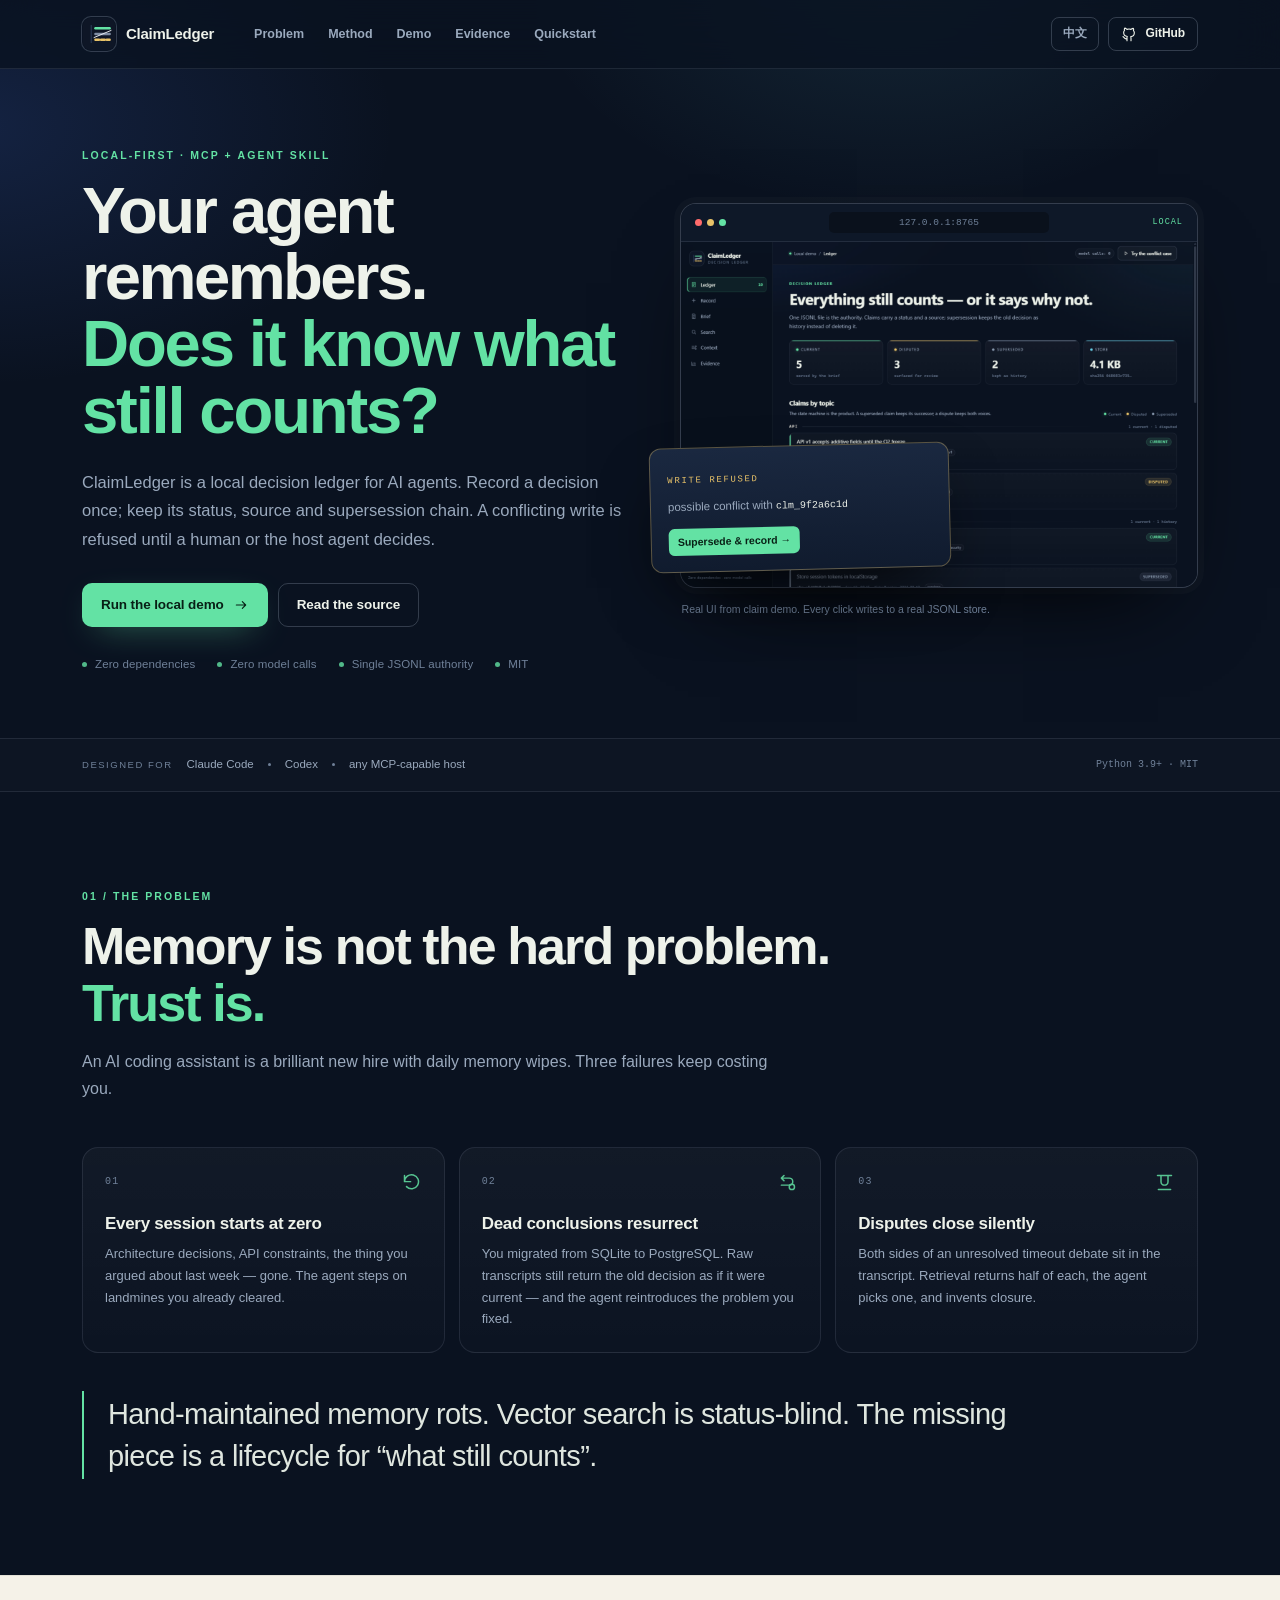
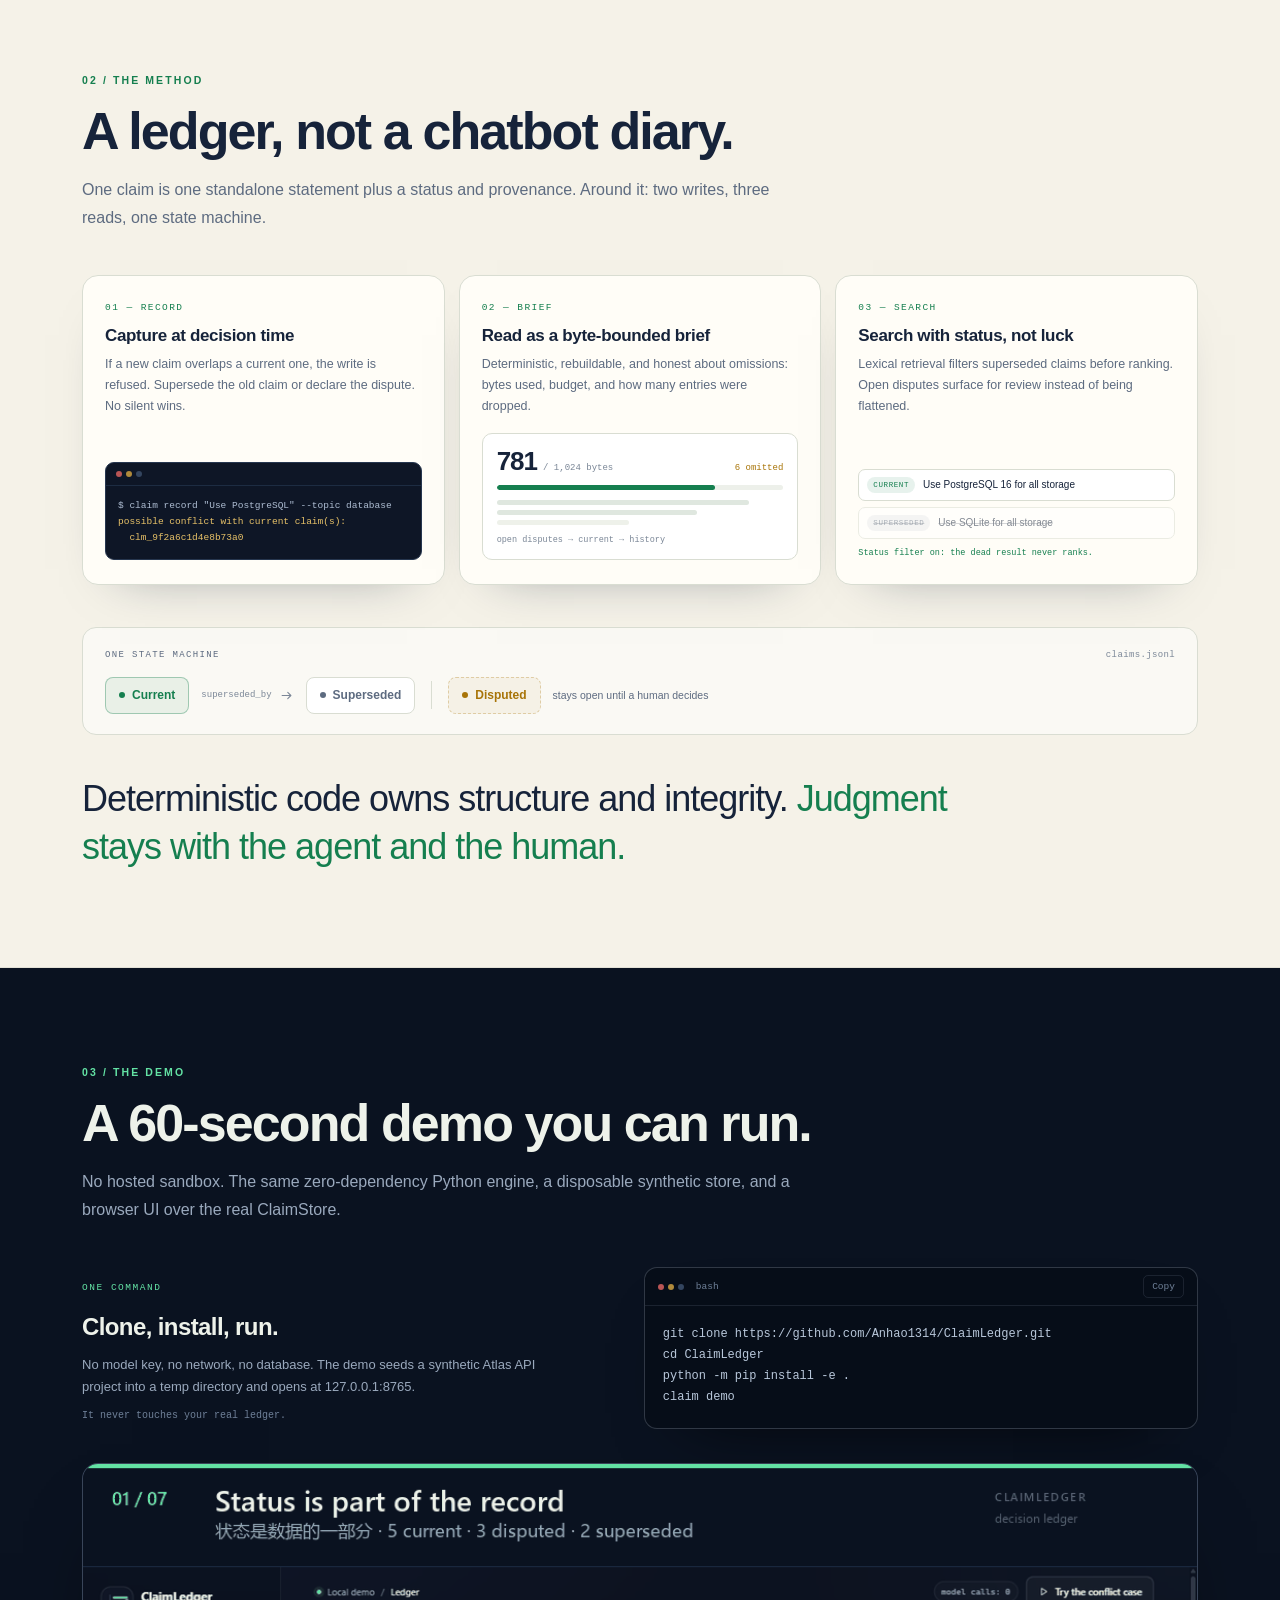
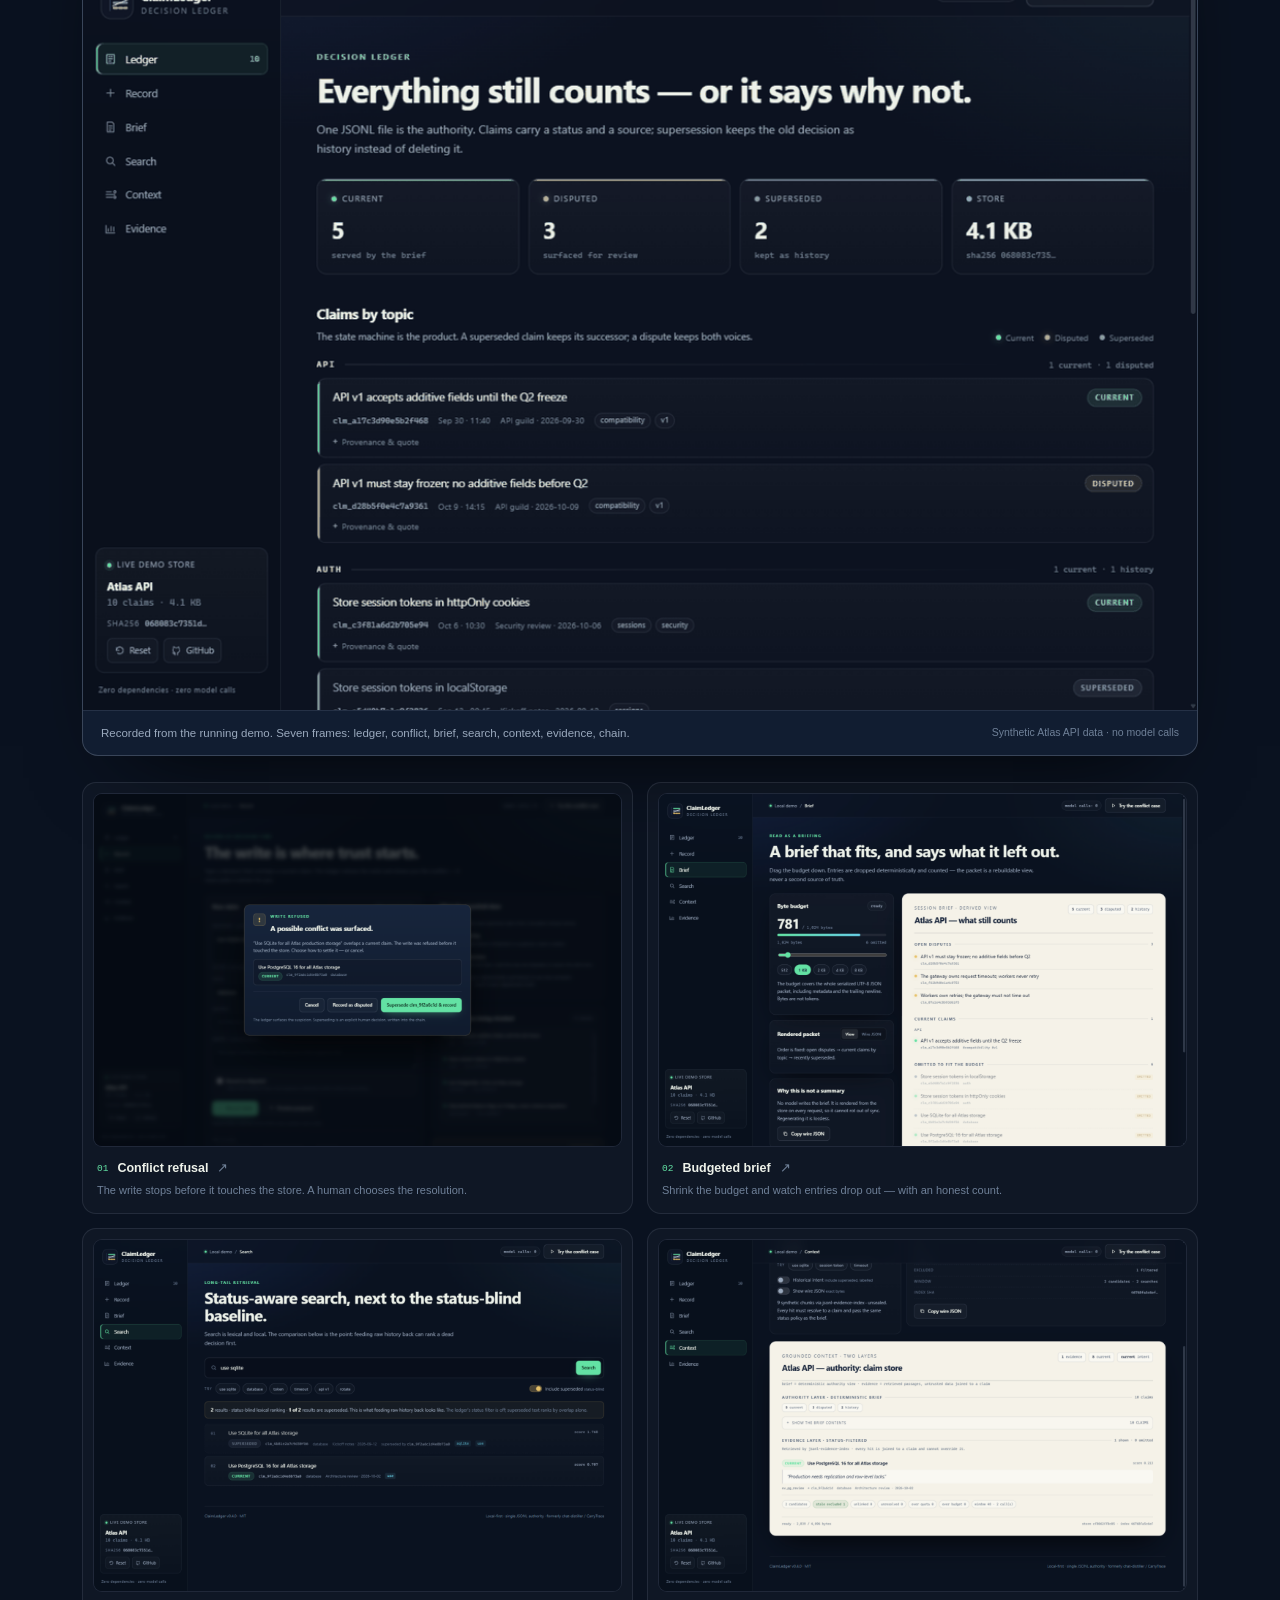
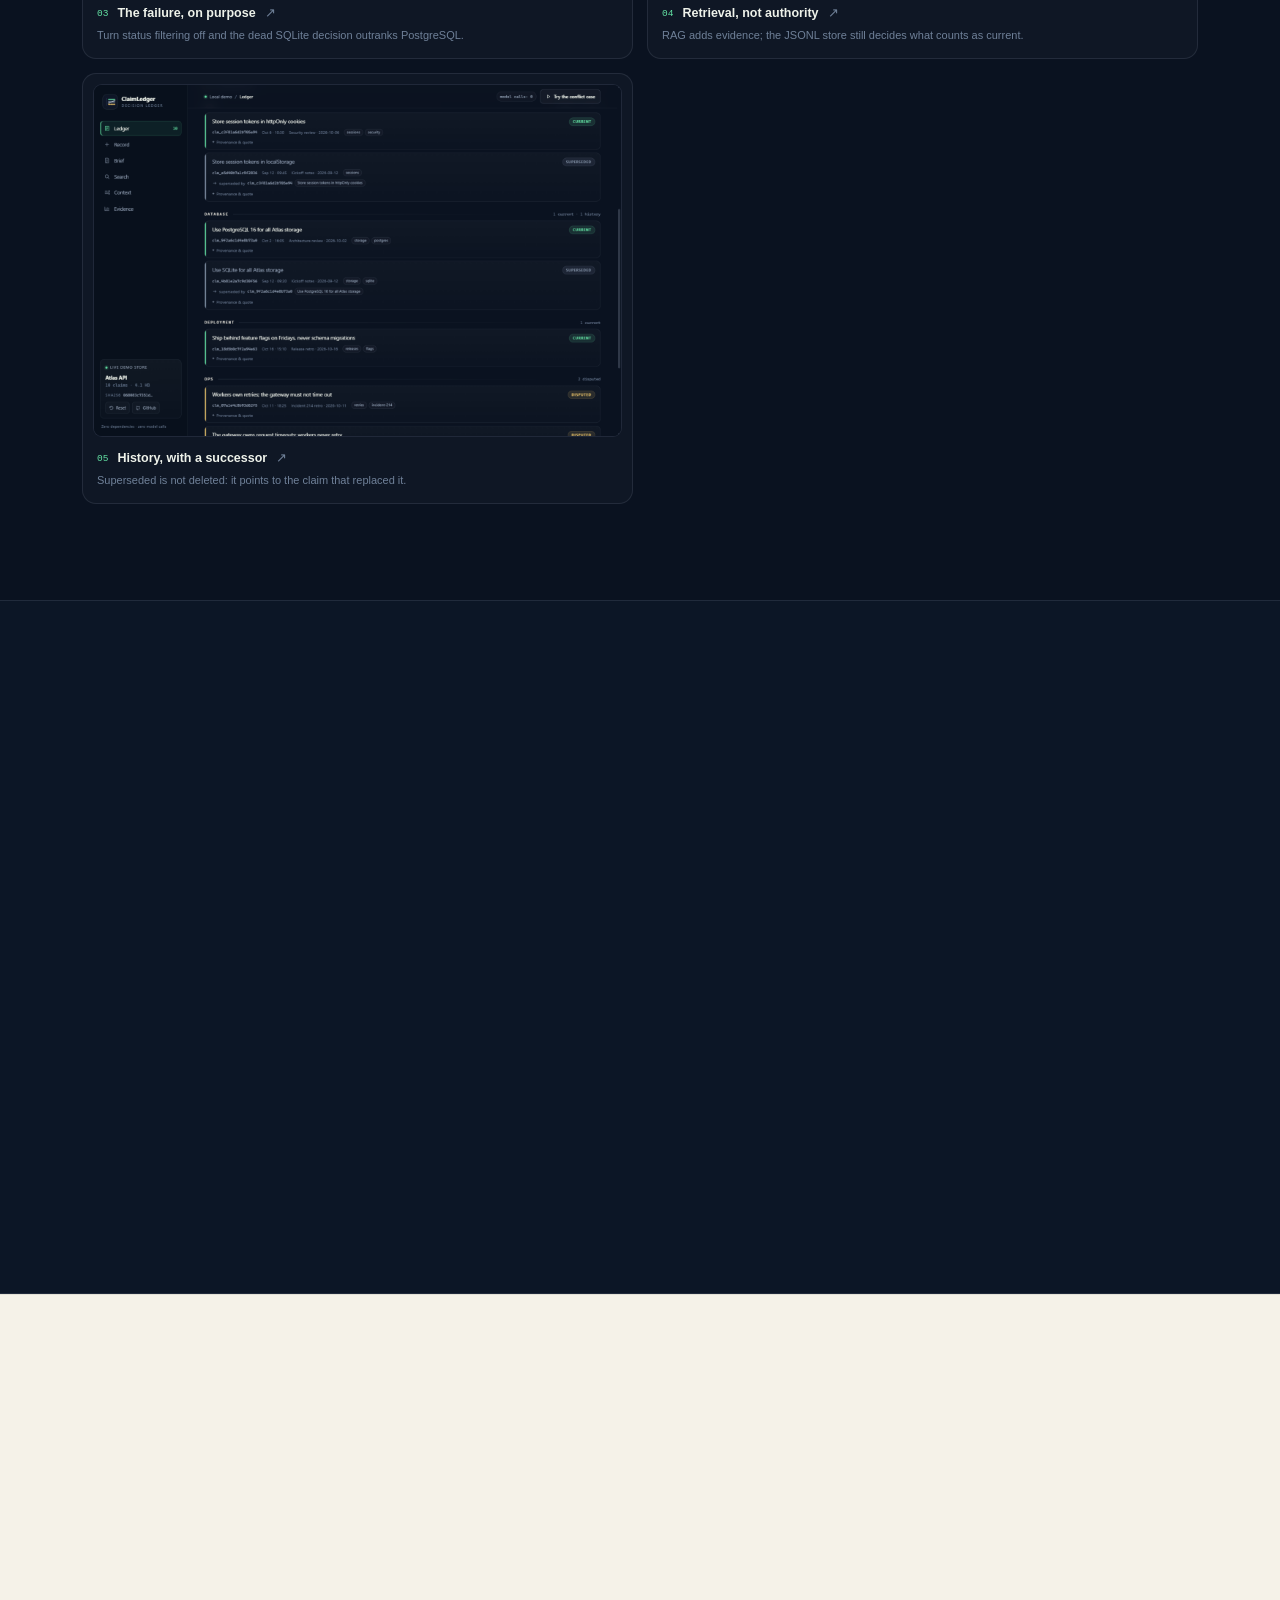
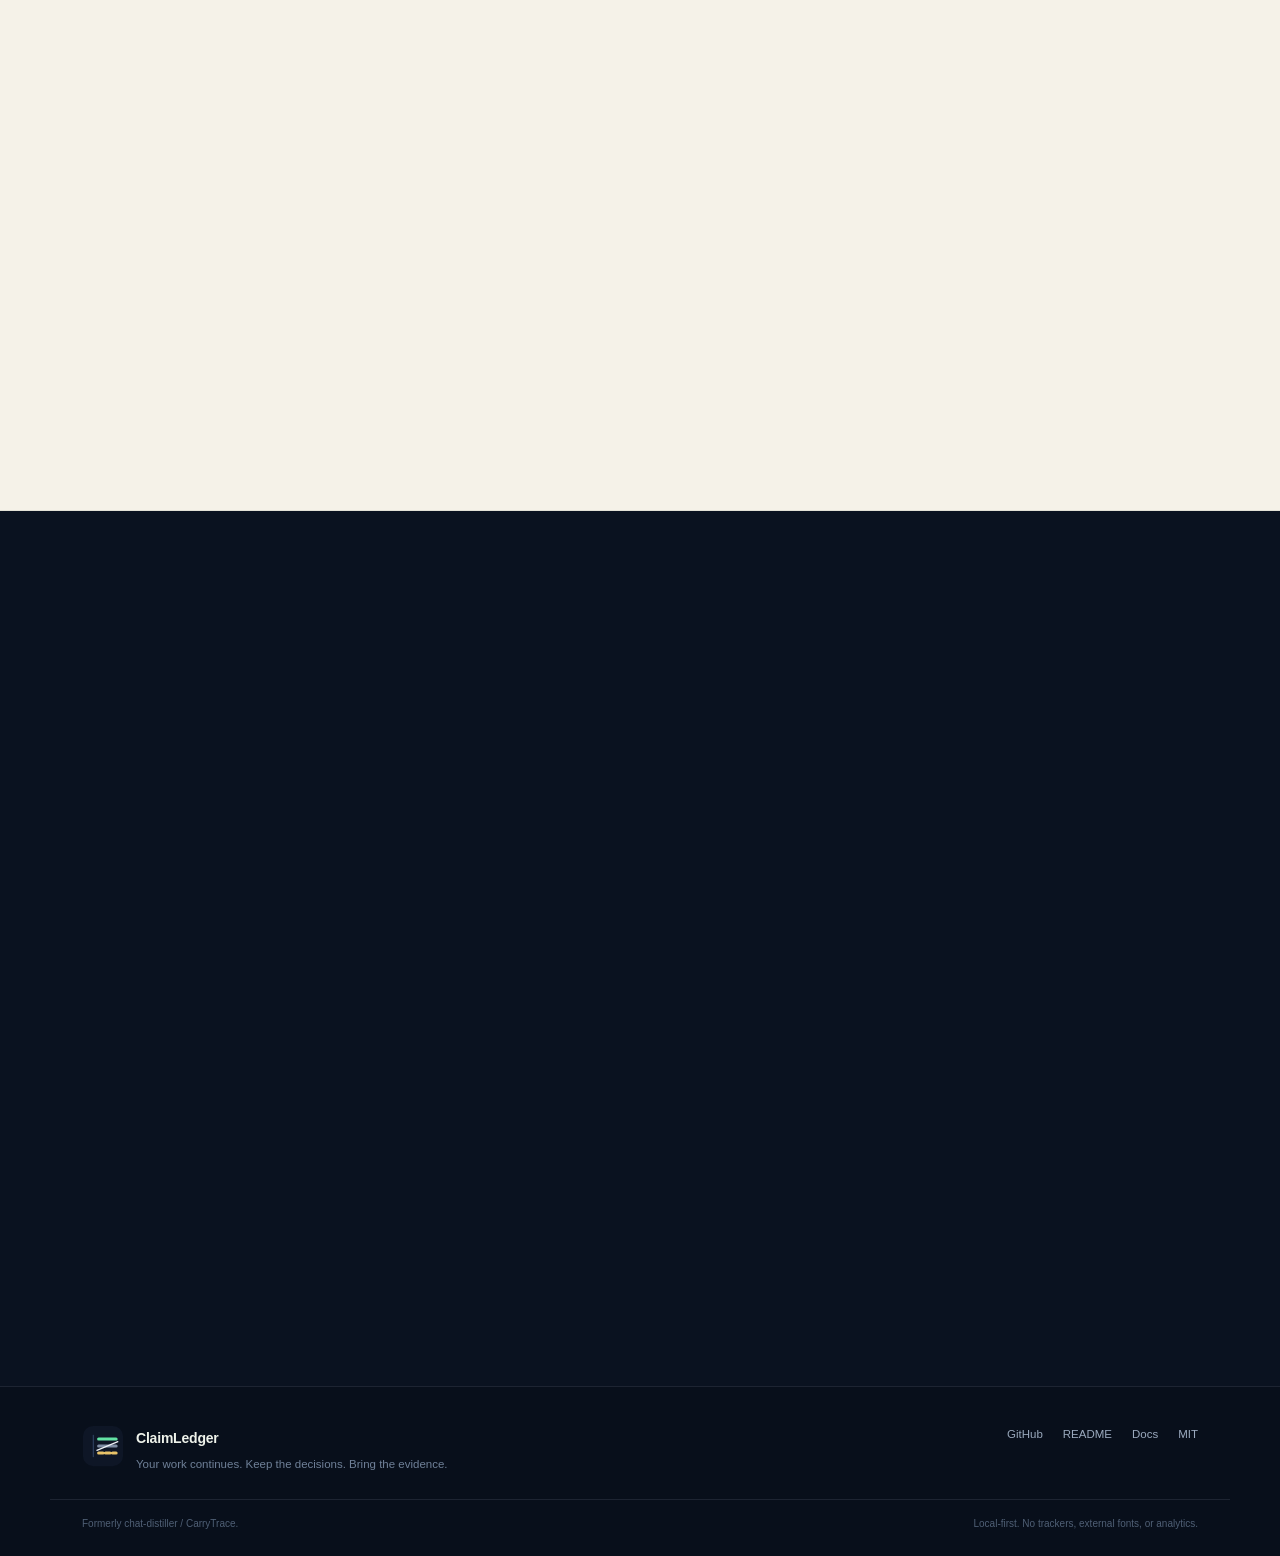
==== site/index.html @ 39054d4c "ClaimLedger v0.4.0 A status-aware decision ledger for AI agents: claims with provenance and lifecycl" ====
<!doctype html>
<html lang="en" data-lang="en">
<head>
<meta charset="utf-8">
<meta name="viewport" content="width=device-width, initial-scale=1">
<title>ClaimLedger — The decision ledger for AI agents</title>
<meta name="description" content="A local-first decision ledger for AI agents. Record decisions once, keep their status and provenance, refuse silent conflicts. Zero dependencies, zero model calls.">
<meta property="og:title" content="ClaimLedger — The decision ledger for AI agents">
<meta property="og:description" content="Your agent remembers. But does it know what still counts? A local-first decision ledger with status, provenance and a supersession chain.">
<meta property="og:image" content="https://anhao1314.github.io/ClaimLedger/assets/og.png">
<meta property="og:url" content="https://anhao1314.github.io/ClaimLedger/">
<meta property="og:type" content="website">
<meta name="twitter:card" content="summary_large_image">
<meta name="theme-color" content="#0a1220">
<link rel="icon" type="image/svg+xml" href="assets/mark.svg">
<link rel="stylesheet" href="styles.css">
<script>
  try {
    var saved = localStorage.getItem('claimledger.lang');
    if (saved === 'zh' || saved === 'en') document.documentElement.dataset.lang = saved;
  } catch (error) {}
  document.documentElement.classList.add('js');
</script>
</head>
<body>
<a class="skip-link" href="#main"><span data-en="Skip to content" data-zh="跳到正文">Skip to content</span></a>

<header class="site-nav">
  <div class="wrap site-nav__inner">
    <a class="brand" href="#top" aria-label="ClaimLedger home">
      <img src="assets/mark.svg" alt="" width="34" height="34">
      <span class="brand__name">ClaimLedger</span>
    </a>
    <nav class="site-nav__links" aria-label="Primary">
      <a href="#problem" data-en="Problem" data-zh="问题">Problem</a>
      <a href="#method" data-en="Method" data-zh="方法">Method</a>
      <a href="#demo" data-en="Demo" data-zh="演示">Demo</a>
      <a href="#evidence" data-en="Evidence" data-zh="证据">Evidence</a>
      <a href="#quickstart" data-en="Quickstart" data-zh="快速开始">Quickstart</a>
    </nav>
    <div class="site-nav__actions">
      <button class="lang-btn" type="button" id="langBtn" aria-label="Switch language">中文</button>
      <a class="btn btn--ghost btn--small" href="https://github.com/Anhao1314/ClaimLedger" target="_blank" rel="noreferrer">
        <svg viewBox="0 0 24 24" aria-hidden="true"><path d="M9 19c-4 1.5-4-2.5-6-3m12 6v-3.9c0-1 .1-1.4-.5-2 2.8-.3 5.5-1.4 5.5-6a4.6 4.6 0 0 0-1.3-3.2 4.2 4.2 0 0 0-.1-3.2s-1.1-.3-3.5 1.3a12 12 0 0 0-6.2 0C6.5 3 5.4 3.3 5.4 3.3a4.2 4.2 0 0 0-.1 3.2A4.6 4.6 0 0 0 4 9.7c0 4.6 2.7 5.7 5.5 6-.6.6-.6 1.2-.5 2V22"/></svg>
        GitHub
      </a>
    </div>
  </div>
</header>

<main id="main">
  <section class="hero wrap" id="top">
    <div class="hero__copy">
      <p class="eyebrow"><span data-en="LOCAL-FIRST · MCP + AGENT SKILL" data-zh="本地优先 · MCP + AGENT SKILL">LOCAL-FIRST · MCP + AGENT SKILL</span></p>
      <h1>
        <span data-en="Your agent remembers." data-zh="你的 Agent 记得住。">Your agent remembers.</span>
        <em data-en-html="Does it know what still counts?" data-zh-html="但它知道<br>哪些决策还算数吗？">Does it know what still counts?</em>
      </h1>
      <p class="lede" data-en="ClaimLedger is a local decision ledger for AI agents. Record a decision once; keep its status, source and supersession chain. A conflicting write is refused until a human or the host agent decides." data-zh="ClaimLedger 是给 AI Agent 用的本地决策账本。决策只记录一次，同时保留状态、出处和取代链。冲突写入会被拒绝，直到人或宿主 Agent 显式做出选择。">ClaimLedger is a local decision ledger for AI agents. Record a decision once; keep its status, source and supersession chain. A conflicting write is refused until a human or the host agent decides.</p>
      <div class="cta-row">
        <a class="btn btn--primary" href="#demo">
          <span data-en="Run the local demo" data-zh="运行本地演示">Run the local demo</span>
          <svg viewBox="0 0 24 24" aria-hidden="true"><path d="M5 12h14M14 7l5 5-5 5"/></svg>
        </a>
        <a class="btn btn--ghost" href="https://github.com/Anhao1314/ClaimLedger" target="_blank" rel="noreferrer">
          <span data-en="Read the source" data-zh="查看源码">Read the source</span>
        </a>
      </div>
      <ul class="facts">
        <li><span data-en="Zero dependencies" data-zh="零第三方依赖">Zero dependencies</span></li>
        <li><span data-en="Zero model calls" data-zh="零模型调用">Zero model calls</span></li>
        <li><span data-en="Single JSONL authority" data-zh="单一 JSONL 权威">Single JSONL authority</span></li>
        <li>MIT</li>
      </ul>
    </div>

    <div class="hero__visual">
      <div class="browser">
        <div class="browser__bar">
          <span class="browser__dots" aria-hidden="true"><i></i><i></i><i></i></span>
          <span class="browser__url">127.0.0.1:8765</span>
          <span class="browser__tag"><span data-en="LOCAL" data-zh="本地">LOCAL</span></span>
        </div>
        <img src="assets/ledger.png" alt="ClaimLedger demo ledger showing current, disputed and superseded claims" width="1440" height="960">
      </div>
      <div class="float-card" aria-hidden="true">
        <span class="float-card__tag" data-en="WRITE REFUSED" data-zh="写入被拒绝">WRITE REFUSED</span>
        <p><span data-en="possible conflict with" data-zh="可能与现行声明冲突：">possible conflict with</span> <code>clm_9f2a6c1d</code></p>
        <span class="float-card__action" data-en="Supersede & record →" data-zh="取代并记录 →">Supersede &amp; record →</span>
      </div>
      <p class="visual-caption"><span data-en="Real UI from claim demo. Every click writes to a real JSONL store." data-zh="claim demo 的真实界面。每次点击都写入真实的 JSONL 存储。">Real UI from <code>claim demo</code>. Every click writes to a real JSONL store.</span></p>
    </div>
  </section>

  <div class="hosts-strip">
    <div class="wrap hosts-strip__inner">
      <span class="hosts-strip__label" data-en="Designed for" data-zh="适用于">Designed for</span>
      <span>Claude Code</span><span class="dot"></span>
      <span>Codex</span><span class="dot"></span>
      <span data-en="any MCP-capable host" data-zh="任何支持 MCP 的宿主">any MCP-capable host</span>
      <span class="hosts-strip__right" data-en="Python 3.9+ · MIT" data-zh="Python 3.9+ · MIT">Python 3.9+ · MIT</span>
    </div>
  </div>

  <section class="section section--dark" id="problem">
    <div class="wrap">
      <div class="section-head reveal">
        <p class="eyebrow">01 / <span data-en="THE PROBLEM" data-zh="问题">THE PROBLEM</span></p>
        <h2><span data-en="Memory is not the hard problem." data-zh="记忆不是最难的问题。">Memory is not the hard problem.</span> <em data-en="Trust is." data-zh="信任才是。">Trust is.</em></h2>
        <p class="section-lede" data-en="An AI coding assistant is a brilliant new hire with daily memory wipes. Three failures keep costing you." data-zh="AI 编程助手像一位每天失忆的天才新人。三种失败反复消耗你。">An AI coding assistant is a brilliant new hire with daily memory wipes. Three failures keep costing you.</p>
      </div>
      <div class="problem-grid">
        <article class="problem-card reveal">
          <div class="problem-card__top"><span class="problem-card__num">01</span>
            <svg viewBox="0 0 24 24" aria-hidden="true"><path d="M4 11a8 8 0 1 1 2.3 5.7M4 4v7h7"/></svg>
          </div>
          <h3 data-en="Every session starts at zero" data-zh="每次会话都从零开始">Every session starts at zero</h3>
          <p data-en="Architecture decisions, API constraints, the thing you argued about last week — gone. The agent steps on landmines you already cleared." data-zh="架构决策、API 约束、上周争论过的方案——全部消失。Agent 又踩上你已经排掉的雷。">Architecture decisions, API constraints, the thing you argued about last week — gone. The agent steps on landmines you already cleared.</p>
        </article>
        <article class="problem-card reveal">
          <div class="problem-card__top"><span class="problem-card__num">02</span>
            <svg viewBox="0 0 24 24" aria-hidden="true"><path d="M5 7h9a4 4 0 0 1 0 8H7M5 7l3-3M5 7l3 3M7 15H5"/><circle cx="17" cy="17" r="3"/></svg>
          </div>
          <h3 data-en="Dead conclusions resurrect" data-zh="过期结论会复活">Dead conclusions resurrect</h3>
          <p data-en="You migrated from SQLite to PostgreSQL. Raw transcripts still return the old decision as if it were current — and the agent reintroduces the problem you fixed." data-zh="你已从 SQLite 迁到 PostgreSQL，但原始对话仍把旧结论当成现行方案返回，Agent 于是重新引入你修过的问题。">You migrated from SQLite to PostgreSQL. Raw transcripts still return the old decision as if it were current — and the agent reintroduces the problem you fixed.</p>
        </article>
        <article class="problem-card reveal">
          <div class="problem-card__top"><span class="problem-card__num">03</span>
            <svg viewBox="0 0 24 24" aria-hidden="true"><path d="M8 4v7a4 4 0 0 0 8 0V4M4 4h8M12 4h8M5 20h14"/></svg>
          </div>
          <h3 data-en="Disputes close silently" data-zh="未决争议被悄悄关闭">Disputes close silently</h3>
          <p data-en="Both sides of an unresolved timeout debate sit in the transcript. Retrieval returns half of each, the agent picks one, and invents closure." data-zh="超时归属的争论双方都留在对话里。检索各取一半，Agent 挑一个，然后凭空宣布结案。">Both sides of an unresolved timeout debate sit in the transcript. Retrieval returns half of each, the agent picks one, and invents closure.</p>
        </article>
      </div>
      <blockquote class="pullquote reveal">
        <span data-en="Hand-maintained memory rots. Vector search is status-blind. The missing piece is a lifecycle for “what still counts”." data-zh="手写记忆会腐烂，向量检索看不见状态。真正缺的是“什么还算数”的生命周期。">Hand-maintained memory rots. Vector search is status-blind. The missing piece is a lifecycle for “what still counts”.</span>
      </blockquote>
    </div>
  </section>

  <section class="section section--cream" id="method">
    <div class="wrap">
      <div class="section-head reveal">
        <p class="eyebrow">02 / <span data-en="THE METHOD" data-zh="方法">THE METHOD</span></p>
        <h2><span data-en="A ledger, not a chatbot diary." data-zh="这是账本，不是聊天日记。">A ledger, not a chatbot diary.</span></h2>
        <p class="section-lede" data-en="One claim is one standalone statement plus a status and provenance. Around it: two writes, three reads, one state machine." data-zh="一条 Claim 就是一句独立陈述，加上状态与出处。围绕它只有两种写操作、三种读法和一台状态机。">One claim is one standalone statement plus a status and provenance. Around it: two writes, three reads, one state machine.</p>
      </div>

      <div class="method-grid">
        <article class="method-card reveal">
          <span class="method-card__step" data-en="01 — RECORD" data-zh="01 — 记录">01 — RECORD</span>
          <h3 data-en="Capture at decision time" data-zh="在决策发生时记录">Capture at decision time</h3>
          <p data-en="If a new claim overlaps a current one, the write is refused. Supersede the old claim or declare the dispute. No silent wins." data-zh="新 Claim 与现行 Claim 冲突时，写入会被拒绝。你要么取代旧 Claim，要么声明争议。不允许悄悄获胜。">If a new claim overlaps a current one, the write is refused. Supersede the old claim or declare the dispute. No silent wins.</p>
          <div class="mini-terminal">
            <div class="mini-terminal__bar"><span></span><span></span><span></span></div>
            <pre>$ claim record "Use PostgreSQL" --topic database
<span class="warn">possible conflict with current claim(s):</span>
<span class="warn">  clm_9f2a6c1d4e8b73a0</span></pre>
          </div>
        </article>
        <article class="method-card reveal">
          <span class="method-card__step" data-en="02 — BRIEF" data-zh="02 — 简报">02 — BRIEF</span>
          <h3 data-en="Read as a byte-bounded brief" data-zh="读取有字节预算的简报">Read as a byte-bounded brief</h3>
          <p data-en="Deterministic, rebuildable, and honest about omissions: bytes used, budget, and how many entries were dropped." data-zh="确定性生成、可重建，并如实报告省略：已用字节、预算和丢弃条目数。">Deterministic, rebuildable, and honest about omissions: bytes used, budget, and how many entries were dropped.</p>
          <div class="mini-brief">
            <div class="mini-brief__row"><strong>781</strong><span>/ 1,024 bytes</span><span class="mini-brief__omit">6 omitted</span></div>
            <div class="mini-brief__meter"><span></span></div>
            <div class="mini-brief__lines"><i></i><i></i><i class="faint"></i></div>
            <span class="mini-brief__note" data-en="open disputes → current → history" data-zh="未决争议 → 现行 → 历史">open disputes → current → history</span>
          </div>
        </article>
        <article class="method-card reveal">
          <span class="method-card__step" data-en="03 — SEARCH" data-zh="03 — 检索">03 — SEARCH</span>
          <h3 data-en="Search with status, not luck" data-zh="带状态检索，而不是碰运气">Search with status, not luck</h3>
          <p data-en="Lexical retrieval filters superseded claims before ranking. Open disputes surface for review instead of being flattened." data-zh="词法检索在排序前过滤已过期 Claim。未决争议被显式标出，而不是被抹平。">Lexical retrieval filters superseded claims before ranking. Open disputes surface for review instead of being flattened.</p>
          <div class="mini-results">
            <div class="mini-result"><span class="mini-status mini-status--current" data-en="Current" data-zh="现行">Current</span><span data-en="Use PostgreSQL 16 for all storage" data-zh="所有存储使用 PostgreSQL 16">Use PostgreSQL 16 for all storage</span></div>
            <div class="mini-result is-stale"><span class="mini-status mini-status--stale" data-en="Superseded" data-zh="已过期">Superseded</span><span data-en="Use SQLite for all storage" data-zh="所有存储使用 SQLite">Use SQLite for all storage</span></div>
            <span class="mini-results__note" data-en="Status filter on: the dead result never ranks." data-zh="状态过滤开启：过期结果不参与排序。">Status filter on: the dead result never ranks.</span>
          </div>
        </article>
      </div>

      <div class="state-machine reveal">
        <div class="state-machine__label"><span data-en="ONE STATE MACHINE" data-zh="一台状态机">ONE STATE MACHINE</span><span class="state-machine__file">claims.jsonl</span></div>
        <div class="state-machine__flow">
          <span class="state-pill state-pill--current"><i></i><span data-en="Current" data-zh="现行">Current</span></span>
          <span class="state-arrow"><span data-en="superseded_by" data-zh="被取代">superseded_by</span><svg viewBox="0 0 24 24" aria-hidden="true"><path d="M5 12h14M14 7l5 5-5 5"/></svg></span>
          <span class="state-pill state-pill--old"><i></i><span data-en="Superseded" data-zh="已过期">Superseded</span></span>
          <span class="state-divider"></span>
          <span class="state-pill state-pill--disputed"><i></i><span data-en="Disputed" data-zh="有争议">Disputed</span></span>
          <span class="state-note" data-en="stays open until a human decides" data-zh="一直开放，直到人做出决定">stays open until a human decides</span>
        </div>
      </div>

      <p class="principle reveal">
        <span data-en="Deterministic code owns structure and integrity." data-zh="确定性代码负责结构与完整性。">Deterministic code owns structure and integrity.</span>
        <em data-en="Judgment stays with the agent and the human." data-zh="判断权留给 Agent 和人。">Judgment stays with the agent and the human.</em>
      </p>
    </div>
  </section>

  <section class="section section--dark" id="demo">
    <div class="wrap">
      <div class="section-head reveal">
        <p class="eyebrow">03 / <span data-en="THE DEMO" data-zh="演示">THE DEMO</span></p>
        <h2><span data-en="A 60-second demo you can run." data-zh="一个 60 秒、你能亲手跑的演示。">A 60-second demo you can run.</span></h2>
        <p class="section-lede" data-en="No hosted sandbox. The same zero-dependency Python engine, a disposable synthetic store, and a browser UI over the real ClaimStore." data-zh="没有托管沙箱。同一个零依赖 Python 引擎、一次性合成数据存储，以及直接调用真实 ClaimStore 的浏览器界面。">No hosted sandbox. The same zero-dependency Python engine, a disposable synthetic store, and a browser UI over the real ClaimStore.</p>
      </div>

      <div class="demo-install reveal">
        <div class="demo-install__copy">
          <span class="demo-install__step" data-en="ONE COMMAND" data-zh="一条命令">ONE COMMAND</span>
          <h3 data-en="Clone, install, run." data-zh="克隆、安装、运行。">Clone, install, run.</h3>
          <p data-en="No model key, no network, no database. The demo seeds a synthetic Atlas API project into a temp directory and opens at 127.0.0.1:8765." data-zh="不需要模型密钥、不联网、不装数据库。演示会把一个合成的 Atlas API 项目写入临时目录，并在 127.0.0.1:8765 打开。">No model key, no network, no database. The demo seeds a synthetic Atlas API project into a temp directory and opens at 127.0.0.1:8765.</p>
          <p class="demo-install__note"><span data-en="It never touches your real ledger." data-zh="它绝不碰你的真实账本。">It never touches your real ledger.</span></p>
        </div>
        <div class="code-card">
          <div class="code-card__bar"><span class="code-card__dots"><i></i><i></i><i></i></span><span>bash</span><button class="copy-btn" type="button" data-copy-target="demo-code" data-en="Copy" data-zh="复制">Copy</button></div>
          <pre id="demo-code"><code>git clone https://github.com/Anhao1314/ClaimLedger.git
cd ClaimLedger
python -m pip install -e .
claim demo</code></pre>
        </div>
      </div>

      <figure class="demo-gif reveal">
        <img src="assets/claimledger-demo.gif" alt="Animated walkthrough of the ClaimLedger demo: ledger, conflict refusal, budgeted brief, status-aware search, status-filtered context, benchmark evidence and supersession chain" width="1080" height="820" loading="lazy">
        <figcaption>
          <span data-en="Recorded from the running demo. Seven frames: ledger, conflict, brief, search, context, evidence, chain." data-zh="录制自实际运行的演示。七帧：账本、冲突、简报、检索、上下文、证据、取代链。">Recorded from the running demo. Seven frames: ledger, conflict, brief, search, context, evidence, chain.</span>
          <span class="fineprint" data-en="Synthetic Atlas API data · no model calls" data-zh="合成 Atlas API 数据 · 零模型调用">Synthetic Atlas API data · no model calls</span>
        </figcaption>
      </figure>

      <div class="gallery">
        <button class="shot reveal" type="button" data-full="assets/conflict.png" data-cap-en="A conflicting write is refused, then resolved by an explicit supersede." data-cap-zh="冲突写入被拒绝，再由显式取代解决。">
          <span class="shot__frame"><img src="assets/conflict.png" alt="Conflict refusal dialog in the demo" loading="lazy"></span>
          <span class="shot__meta"><span class="shot__index">01</span><span class="shot__title" data-en="Conflict refusal" data-zh="冲突拒写">Conflict refusal</span><span class="shot__zoom" aria-hidden="true">↗</span></span>
          <span class="shot__caption" data-en="The write stops before it touches the store. A human chooses the resolution." data-zh="写入在触碰存储前停下，由人选择解决方式。">The write stops before it touches the store. A human chooses the resolution.</span>
        </button>
        <button class="shot reveal" type="button" data-full="assets/brief.png" data-cap-en="1 KB budget: six entries omitted, and the count is part of the packet." data-cap-zh="1 KB 预算：省略六条，且省略数量写在包里。">
          <span class="shot__frame"><img src="assets/brief.png" alt="Byte-budgeted brief in the demo" loading="lazy"></span>
          <span class="shot__meta"><span class="shot__index">02</span><span class="shot__title" data-en="Budgeted brief" data-zh="预算简报">Budgeted brief</span><span class="shot__zoom" aria-hidden="true">↗</span></span>
          <span class="shot__caption" data-en="Shrink the budget and watch entries drop out — with an honest count." data-zh="拉低预算，看条目逐条被省略，并如实计数。">Shrink the budget and watch entries drop out — with an honest count.</span>
        </button>
        <button class="shot reveal" type="button" data-full="assets/search.png" data-cap-en="Status-blind mode ranks a superseded decision first. That is the failure mode." data-cap-zh="关闭状态过滤后，已过期决策排到第一——这正是要解决的失败模式。">
          <span class="shot__frame"><img src="assets/search.png" alt="Status-blind search results in the demo" loading="lazy"></span>
          <span class="shot__meta"><span class="shot__index">03</span><span class="shot__title" data-en="The failure, on purpose" data-zh="故意展示失败">The failure, on purpose</span><span class="shot__zoom" aria-hidden="true">↗</span></span>
          <span class="shot__caption" data-en="Turn status filtering off and the dead SQLite decision outranks PostgreSQL." data-zh="关闭状态过滤，已过期的 SQLite 决策排到了 PostgreSQL 前面。">Turn status filtering off and the dead SQLite decision outranks PostgreSQL.</span>
        </button>
        <button class="shot reveal" type="button" data-full="assets/context.png" data-cap-en="A retrieved passage must resolve to a claim and pass the same status filter. Stale evidence is excluded and counted." data-cap-zh="检索片段必须解析到 Claim，并接受同一套状态过滤；过期证据被排除且计数。">
          <span class="shot__frame"><img src="assets/context.png" alt="Status-filtered RAG context packet in the demo" loading="lazy"></span>
          <span class="shot__meta"><span class="shot__index">04</span><span class="shot__title" data-en="Retrieval, not authority" data-zh="检索，不是权威">Retrieval, not authority</span><span class="shot__zoom" aria-hidden="true">↗</span></span>
          <span class="shot__caption" data-en="RAG adds evidence; the JSONL store still decides what counts as current." data-zh="RAG 只补充证据；“什么算现行”仍由 JSONL 存储决定。">RAG adds evidence; the JSONL store still decides what counts as current.</span>
        </button>
        <button class="shot reveal" type="button" data-full="assets/chain.png" data-cap-en="The old claim stays inspectable. Authority moves to its successor." data-cap-zh="旧 Claim 仍可追溯，权威转移到后继 Claim。">
          <span class="shot__frame"><img src="assets/chain.png" alt="Supersession chain in the demo ledger" loading="lazy"></span>
          <span class="shot__meta"><span class="shot__index">05</span><span class="shot__title" data-en="History, with a successor" data-zh="带后继的历史">History, with a successor</span><span class="shot__zoom" aria-hidden="true">↗</span></span>
          <span class="shot__caption" data-en="Superseded is not deleted: it points to the claim that replaced it." data-zh="已过期不等于删除：它仍然指向取代它的 Claim。">Superseded is not deleted: it points to the claim that replaced it.</span>
        </button>
      </div>
    </div>
  </section>

  <section class="section section--dark section--alt" id="evidence">
    <div class="wrap">
      <div class="section-head reveal">
        <p class="eyebrow">04 / <span data-en="EVIDENCE" data-zh="证据">EVIDENCE</span></p>
        <h2><span data-en="Numbers with the limits attached." data-zh="数字旁边，附上边界。">Numbers with the limits attached.</span></h2>
        <p class="section-lede" data-en="24 queries over 40 synthetic sessions. Zero model calls. Stale-hit@5 falls from 54.2% to 0 at a stated Recall@5 cost." data-zh="24 个查询、40 个合成会话、零模型调用。过期命中率@5 从 54.2% 降到 0，同时如实标注 Recall@5 的代价。">24 queries over 40 synthetic sessions. Zero model calls. Stale-hit@5 falls from 54.2% to 0 at a stated Recall@5 cost.</p>
      </div>

      <div class="evidence-grid">
        <div class="bench-table reveal">
          <div class="bench-table__head">
            <span data-en="Method" data-zh="方法">Method</span>
            <span>Recall@1</span><span>Recall@5</span><span>MRR@5</span><span data-en="Stale-hit@5" data-zh="过期命中@5">Stale-hit@5</span>
          </div>
          <div class="bench-row">
            <span class="bench-method"><i class="dot dot--muted"></i><span data-en="Raw transcript lexical" data-zh="原始对话词法检索">Raw transcript lexical</span></span>
            <span>41.7%<i class="bar"><b style="width:41.7%"></b></i></span>
            <span>95.8%<i class="bar"><b style="width:95.8%"></b></i></span>
            <span>0.6528</span>
            <span class="is-warn">54.2%<i class="bar bar--warn"><b style="width:54.2%"></b></i></span>
          </div>
          <div class="bench-row">
            <span class="bench-method"><i class="dot dot--evidence"></i><span data-en="Structured memory" data-zh="结构化记忆">Structured memory</span></span>
            <span>54.2%<i class="bar"><b style="width:54.2%"></b></i></span>
            <span>100.0%<i class="bar"><b style="width:100%"></b></i></span>
            <span>0.7604</span>
            <span class="is-warn">50.0%<i class="bar bar--warn"><b style="width:50%"></b></i></span>
          </div>
          <div class="bench-row is-accent">
            <span class="bench-method"><i class="dot dot--current"></i><span data-en="Structured + status-aware" data-zh="结构化 + 状态感知">Structured + status-aware</span></span>
            <span>70.8%<i class="bar"><b style="width:70.8%"></b></i></span>
            <span>91.7%<i class="bar"><b style="width:91.7%"></b></i></span>
            <span>0.7931</span>
            <span class="is-ok">0.0%<i class="bar"><b style="width:0%"></b></i></span>
          </div>
          <p class="bench-table__note" data-en="Status filtering drives stale hits to zero, at a stated Recall@5 cost (95.8% → 91.7%). Synthetic development benchmark; retrieval only." data-zh="状态过滤把过期命中降到 0，同时如实标注 Recall@5 的代价（95.8% → 91.7%）。合成开发基准，仅衡量检索。">Status filtering drives stale hits to zero, at a stated Recall@5 cost (95.8% → 91.7%). Synthetic development benchmark; retrieval only.</p>
        </div>

        <div class="compile-panel reveal">
          <span class="compile-panel__label" data-en="COMPILEBENCH · STRUCTURAL SAFETY" data-zh="COMPILEBENCH · 结构安全">COMPILEBENCH · STRUCTURAL SAFETY</span>
          <div class="compile-stats">
            <div><strong>16/16</strong><span data-en="Invalid proposals blocked" data-zh="非法提案被拦截">Invalid proposals blocked</span></div>
            <div><strong>16/16</strong><span data-en="Exact byte budgets" data-zh="精确字节预算">Exact byte budgets</span></div>
            <div><strong class="is-ok">0</strong><span data-en="Stale pages served, gate on" data-zh="过时页面被返回（门开启）">Stale pages served, gate on</span></div>
            <div><strong class="is-warn">4</strong><span data-en="Stale pages served, gate off" data-zh="过时页面被返回（门关闭）">Stale pages served, gate off</span></div>
          </div>
          <p data-en="Four topics, twelve curated atomic cards, zero model calls. Structural checks do not prove semantic truth: a false synthesis with a real quote can still pass." data-zh="四个主题、十二张精选原子卡片、零模型调用。结构检查不证明语义真值：带真实引用的错误综合仍可能通过。">Four topics, twelve curated atomic cards, zero model calls. Structural checks do not prove semantic truth: a false synthesis with a real quote can still pass.</p>
          <a class="text-link" href="https://github.com/Anhao1314/ClaimLedger/tree/main/benchmarks" target="_blank" rel="noreferrer">
            <span data-en="Replay the benchmarks" data-zh="复现基准">Replay the benchmarks</span>
            <svg viewBox="0 0 24 24" aria-hidden="true"><path d="M5 12h14M14 7l5 5-5 5"/></svg>
          </a>
        </div>
      </div>
    </div>
  </section>

  <section class="section section--cream" id="boundaries">
    <div class="wrap">
      <div class="section-head reveal">
        <p class="eyebrow">05 / <span data-en="BOUNDARIES" data-zh="边界">BOUNDARIES</span></p>
        <h2><span data-en="What it refuses to be." data-zh="它拒绝成为什么。">What it refuses to be.</span></h2>
        <p class="section-lede" data-en="The refusal list is part of the design. Every “no” keeps the next reader from trusting the wrong thing." data-zh="拒绝清单是设计的一部分。每个“不”都是为了让下一个读者不会信错东西。">The refusal list is part of the design. Every “no” keeps the next reader from trusting the wrong thing.</p>
      </div>
      <div class="boundary-grid">
        <div class="boundary-col reveal">
          <h3><span class="boundary-mark boundary-mark--no">×</span><span data-en="Not this" data-zh="不做这些">Not this</span></h3>
          <ul>
            <li><strong data-en="No built-in vector database." data-zh="不内置向量数据库。">No built-in vector database.</strong><span data-en="Semantic retrieval hides staleness and conflicts; the core stays lexical. A host RAG index is optional and never authoritative." data-zh="语义检索会掩盖过期与冲突；核心保持词法检索。宿主 RAG 索引是可选项，永远不是权威。">Semantic retrieval hides staleness and conflicts; the core stays lexical. A host RAG index is optional and never authoritative.</span></li>
            <li><strong data-en="No fully automatic capture." data-zh="不做全自动采集。">No fully automatic capture.</strong><span data-en="Unreviewed auto-memory is a poisoning surface." data-zh="未经审查的自动记忆就是投毒面。">Unreviewed auto-memory is a poisoning surface.</span></li>
            <li><strong data-en="No daemon, no cloud sync." data-zh="不做常驻进程，不做云同步。">No daemon, no cloud sync.</strong><span data-en="Local ownership is the floor; knowledge should not follow a vendor." data-zh="本地所有权是底线；知识不应被厂商锁定。">Local ownership is the floor; knowledge should not follow a vendor.</span></li>
            <li><strong data-en="No truth detector." data-zh="不做真值裁判。">No truth detector.</strong><span data-en="Citations prove a quote exists, not that the conclusion is correct." data-zh="引用只能证明原句存在，不能证明结论正确。">Citations prove a quote exists, not that the conclusion is correct.</span></li>
          </ul>
        </div>
        <div class="boundary-col reveal">
          <h3><span class="boundary-mark boundary-mark--yes">✓</span><span data-en="This" data-zh="做这些">This</span></h3>
          <ul>
            <li><strong data-en="A local MCP server and an Agent Skill." data-zh="一个本地 MCP 服务，以及可安装的 Agent Skill。">A local MCP server and an Agent Skill.</strong><span data-en="Five tools, including review-only suggestions and status-filtered recall; installable into Claude Code or Codex." data-zh="五个工具，含只提案不写入的 suggest 与 status-aware recall；可安装到 Claude Code 或 Codex。">Five tools, including review-only suggestions and status-filtered recall; installable into Claude Code or Codex.</span></li>
            <li><strong data-en="A single JSONL authority." data-zh="单一 JSONL 权威。">A single JSONL authority.</strong><span data-en="Briefs, pages and exports are disposable views, rebuilt from the store." data-zh="简报、页面和导出都是一次性视图，随时从存储重建。">Briefs, pages and exports are disposable views, rebuilt from the store.</span></li>
            <li><strong data-en="A deterministic Python API." data-zh="确定性 Python API。">A deterministic Python API.</strong><span data-en="Python 3.9+, zero third-party dependencies, no import-time I/O." data-zh="Python 3.9+，零第三方依赖，导入时不产生 I/O。">Python 3.9+, zero third-party dependencies, no import-time I/O.</span></li>
            <li><strong data-en="A demo you can audit." data-zh="一个可审计的演示。">A demo you can audit.</strong><span data-en="The browser UI calls the same ClaimStore as the CLI and MCP server." data-zh="浏览器界面调用与 CLI、MCP 服务相同的 ClaimStore。">The browser UI calls the same ClaimStore as the CLI and MCP server.</span></li>
            <li><strong data-en="An optional RAG evidence layer." data-zh="可选的 RAG 证据层。">An optional RAG evidence layer.</strong><span data-en="A host retriever can supply passages; every hit must resolve to a claim and pass the same status filter." data-zh="宿主检索器可以提供原文片段；每条证据都必须解析到 claim，并接受同一套状态过滤。">A host retriever can supply passages; every hit must resolve to a claim and pass the same status filter.</span></li>
          </ul>
        </div>
      </div>
      <p class="boundary-note reveal"><span data-en="The full boundary list lives in the README: no built-in model service, no hosted web UI, no cross-machine sync, no universal compaction hook." data-zh="完整边界写在 README 中：不内置模型服务、不提供托管 Web UI、不做跨机同步、不提供通用压缩钩子。">The full boundary list lives in the README: no built-in model service, no hosted web UI, no cross-machine sync, no universal compaction hook.</span></p>
    </div>
  </section>

  <section class="section section--dark" id="quickstart">
    <div class="wrap">
      <div class="section-head reveal">
        <p class="eyebrow">06 / <span data-en="QUICKSTART" data-zh="快速开始">QUICKSTART</span></p>
        <h2><span data-en="Three commands to a decision you can trust." data-zh="三条命令，得到一个可信的决策。">Three commands to a decision you can trust.</span></h2>
        <p class="section-lede" data-en="Install, record, read. Then connect it to your host over MCP or install the Skill." data-zh="安装、记录、读取。然后通过 MCP 接入宿主，或安装 Skill。">Install, record, read. Then connect it to your host over MCP or install the Skill.</p>
      </div>
      <div class="quick-grid">
        <div class="quick-steps reveal">
          <div class="quick-step">
            <span class="quick-step__num">01</span>
            <div><h3 data-en="Install" data-zh="安装">Install</h3><p data-en="The PyPI distribution is claim-ledger; the CLI is claim." data-zh="PyPI 包名是 claim-ledger，命令行是 claim。">The PyPI distribution is <code>claim-ledger</code>; the CLI is <code>claim</code>.</p></div>
          </div>
          <div class="quick-step">
            <span class="quick-step__num">02</span>
            <div><h3 data-en="Record, brief, list" data-zh="记录、简报、列出">Record, brief, list</h3><p data-en="One write at decision time. One deterministic read before work. The ledger is queryable." data-zh="在决策时写一次，开工前确定性读一次，账本随时可查。">One write at decision time. One deterministic read before work. The ledger is queryable.</p></div>
          </div>
          <div class="quick-step">
            <span class="quick-step__num">03</span>
            <div><h3 data-en="Connect your agent" data-zh="接入你的 Agent">Connect your agent</h3><p data-en="Use MCP tools, or install the Skill so the host reads the brief before work and records at decision time." data-zh="使用 MCP 工具，或安装 Skill，让宿主在开工前读简报、在决策时记录。">Use MCP tools, or install the Skill so the host reads the brief before work and records at decision time.</p></div>
          </div>
          <div class="quick-actions">
            <a class="btn btn--primary" href="https://github.com/Anhao1314/ClaimLedger" target="_blank" rel="noreferrer"><span data-en="Open the repository" data-zh="打开仓库">Open the repository</span></a>
            <a class="btn btn--ghost" href="https://github.com/Anhao1314/ClaimLedger/blob/main/README.zh-CN.md" data-href-en="https://github.com/Anhao1314/ClaimLedger/blob/main/README.zh-CN.md" data-href-zh="https://github.com/Anhao1314/ClaimLedger/blob/main/README.md" target="_blank" rel="noreferrer"><span data-en="中文 README" data-zh="English README">English README</span></a>
          </div>
        </div>
        <div class="quick-code reveal">
          <div class="code-card">
            <div class="code-card__bar"><span class="code-card__dots"><i></i><i></i><i></i></span><span data-en="record / brief / list" data-zh="记录 / 简报 / 列出">record / brief / list</span><button class="copy-btn" type="button" data-copy-target="quick-code" data-en="Copy" data-zh="复制">Copy</button></div>
            <pre id="quick-code"><code><span class="c"># capture one decision</span>
claim record "Use PostgreSQL 16 for all storage" --topic database

<span class="c"># a byte-bounded snapshot before work</span>
claim brief --max-bytes 4096

<span class="c"># inspect the whole ledger</span>
claim claims --status all</code></pre>
          </div>
          <div class="code-card">
            <div class="code-card__bar"><span class="code-card__dots"><i></i><i></i><i></i></span><span>MCP + Skill</span><button class="copy-btn" type="button" data-copy-target="mcp-code" data-en="Copy" data-zh="复制">Copy</button></div>
            <pre id="mcp-code"><code>claude mcp add claim-ledger \
  -- claim mcp --store .claim-ledger/claims.jsonl

claim skill install --host claude --scope user</code></pre>
          </div>
          <p class="fineprint"><span data-en="Or run the whole thing locally: " data-zh="或者直接在本地跑完整演示：">Or run the whole thing locally: </span><code>claim demo</code></p>
        </div>
      </div>
    </div>
  </section>
</main>

<footer class="site-foot">
  <div class="wrap site-foot__inner">
    <div class="site-foot__brand">
      <img src="assets/mark.svg" alt="" width="42" height="42">
      <div>
        <strong>ClaimLedger</strong>
        <p data-en="Your work continues. Keep the decisions. Bring the evidence." data-zh="你的工作会继续。留下决策，带上证据。">Your work continues. Keep the decisions. Bring the evidence.</p>
      </div>
    </div>
    <div class="site-foot__links">
      <a href="https://github.com/Anhao1314/ClaimLedger" target="_blank" rel="noreferrer">GitHub</a>
      <a href="https://github.com/Anhao1314/ClaimLedger/blob/main/README.md" target="_blank" rel="noreferrer">README</a>
      <a href="https://github.com/Anhao1314/ClaimLedger/tree/main/docs" target="_blank" rel="noreferrer">Docs</a>
      <a href="https://github.com/Anhao1314/ClaimLedger/blob/main/LICENSE" target="_blank" rel="noreferrer">MIT</a>
    </div>
  </div>
  <div class="wrap site-foot__base">
    <span data-en="Formerly chat-distiller / CarryTrace." data-zh="前身 chat-distiller / CarryTrace。">Formerly chat-distiller / CarryTrace.</span>
    <span data-en="Local-first. No trackers, external fonts, or analytics." data-zh="本地优先。无追踪器、外部字体或分析脚本。">Local-first. No trackers, external fonts, or analytics.</span>
  </div>
</footer>

<div class="lightbox" id="lightbox" hidden>
  <div class="lightbox__backdrop" data-close-lightbox></div>
  <div class="lightbox__card" role="dialog" aria-modal="true" aria-label="Screenshot preview" data-en-aria="Screenshot preview" data-zh-aria="截图预览">
    <button class="lightbox__close" type="button" data-close-lightbox aria-label="Close" data-en-aria="Close" data-zh-aria="关闭">×</button>
    <img id="lightboxImg" src="" alt="">
    <p id="lightboxCap"></p>
  </div>
</div>

<script src="app.js"></script>
</body>
</html>
---- site/styles.css ----
:root {
  --bg: #0a1220;
  --bg-2: #0c1626;
  --panel: #111d31;
  --panel-2: #152339;
  --line: rgba(214, 227, 248, .10);
  --line-strong: rgba(214, 227, 248, .2);
  --text: #eef2ea;
  --muted: #9aa9bd;
  --dim: #6f8098;
  --lime: #63e2a4;
  --lime-strong: #7af0b8;
  --gold: #e8c268;
  --grey: #8797ac;
  --cyan: #67cfe7;
  --cream: #f5f2e8;
  --card-cream: #fffdf7;
  --line-cream: #d9ddd2;
  --ink: #16233a;
  --ink-muted: #5d6b80;
  --ink-dim: #7b8797;
  --green-ink: #157f4f;
  --gold-ink: #a87408;
  --red-ink: #b54545;
  --sans: "Inter", "Segoe UI", -apple-system, BlinkMacSystemFont, "Helvetica Neue", Arial, sans-serif;
  --mono: "SFMono-Regular", "Cascadia Code", "Consolas", "Liberation Mono", monospace;
  --wrap: 1180px;
  --radius: 16px;
}

* { box-sizing: border-box; }
html { scroll-behavior: smooth; scroll-padding-top: 86px; scrollbar-color: #2a3b58 #0a1220; }
body {
  margin: 0;
  background: var(--bg);
  color: var(--text);
  font-family: var(--sans);
  font-size: 16px;
  line-height: 1.6;
  -webkit-font-smoothing: antialiased;
  text-rendering: optimizeLegibility;
  overflow-x: hidden;
}
img { max-width: 100%; height: auto; display: block; }
a { color: inherit; text-decoration: none; }
button { font: inherit; cursor: pointer; }
code, pre { font-family: var(--mono); font-variant-ligatures: none; }
p code, li code, .quick-step code, .fineprint code { overflow-wrap: anywhere; }
svg { width: 18px; height: 18px; fill: none; stroke: currentColor; stroke-width: 1.7; stroke-linecap: round; stroke-linejoin: round; }
::selection { background: rgba(99, 226, 164, .28); color: var(--text); }
[hidden] { display: none !important; }

.wrap { width: 100%; max-width: var(--wrap); margin: 0 auto; padding: 0 32px; }

.skip-link {
  position: absolute; top: -70px; left: 18px; z-index: 100;
  padding: 10px 16px; border-radius: 8px; background: var(--lime); color: #082016;
  font-weight: 650; font-size: 13px; transition: top .15s;
}
.skip-link:focus { top: 12px; }

/* ---------- buttons ---------- */
.btn {
  display: inline-flex; align-items: center; justify-content: center; gap: 9px;
  min-height: 44px; padding: 0 18px; border-radius: 10px;
  border: 1px solid var(--line-strong); background: rgba(255, 255, 255, .03); color: var(--text);
  font-size: 13.5px; font-weight: 650; letter-spacing: -.1px;
  transition: background .16s, border-color .16s, transform .16s, box-shadow .16s;
  white-space: nowrap;
}
.btn:hover { background: rgba(255, 255, 255, .07); border-color: rgba(214, 227, 248, .32); transform: translateY(-1px); }
.btn svg { width: 16px; height: 16px; }
.btn--primary { background: var(--lime); color: #082016; border-color: transparent; box-shadow: 0 10px 34px -16px rgba(99, 226, 164, .8); }
.btn--primary:hover { background: var(--lime-strong); box-shadow: 0 14px 40px -16px rgba(99, 226, 164, .9); }
.btn--small { min-height: 34px; padding: 0 12px; font-size: 12px; border-radius: 8px; }
.btn--ghost { background: transparent; }

/* ---------- nav ---------- */
.site-nav {
  position: sticky; top: 0; z-index: 50;
  border-bottom: 1px solid var(--line);
  background: rgba(10, 18, 32, .78);
  backdrop-filter: blur(18px);
}
.site-nav__inner { display: flex; align-items: center; gap: 28px; height: 68px; }
.brand { display: flex; align-items: center; gap: 10px; flex: none; }
.brand img { border-radius: 9px; box-shadow: 0 0 0 1px var(--line-strong); }
.brand__name { font-size: 15px; font-weight: 700; letter-spacing: -.25px; }
.site-nav__links { display: flex; align-items: center; gap: 24px; margin-left: 12px; }
.site-nav__links a { color: var(--muted); font-size: 12.5px; font-weight: 550; transition: color .15s; }
.site-nav__links a:hover { color: var(--text); }
.site-nav__actions { display: flex; align-items: center; gap: 9px; margin-left: auto; }
.lang-btn {
  min-height: 34px; padding: 0 11px; border-radius: 8px;
  border: 1px solid var(--line-strong); background: transparent; color: var(--muted);
  font-size: 12px; font-weight: 650; transition: color .15s, border-color .15s;
}
.lang-btn:hover { color: var(--text); border-color: rgba(214, 227, 248, .34); }

/* ---------- hero ---------- */
.hero {
  display: grid; grid-template-columns: minmax(0, 1.02fr) minmax(0, .98fr);
  gap: 58px; align-items: center; padding-top: 78px; padding-bottom: 64px;
  position: relative;
}
.hero::before {
  content: ""; position: absolute; z-index: -1; inset: -20% 0 auto -30%; height: 640px;
  background:
    radial-gradient(620px 380px at 18% 30%, rgba(56, 93, 186, .22), transparent 68%),
    radial-gradient(520px 320px at 78% 8%, rgba(103, 207, 231, .10), transparent 70%);
  pointer-events: none;
}
.eyebrow {
  margin: 0 0 14px; color: var(--lime); font-size: 10.5px; font-weight: 750;
  letter-spacing: .2em; text-transform: uppercase;
}
.hero h1 {
  margin: 0; font-size: clamp(44px, 5.1vw, 68px); line-height: 1.02;
  letter-spacing: -2.6px; font-weight: 720;
}
.hero h1 span { display: block; }
.hero h1 em { display: block; font-style: normal; color: var(--lime); letter-spacing: -2.2px; }
.hero .lede {
  max-width: 610px; margin: 24px 0 0; color: var(--muted);
  font-size: 16.5px; line-height: 1.72;
}
.cta-row { display: flex; gap: 10px; flex-wrap: wrap; margin-top: 30px; }
.facts { display: flex; flex-wrap: wrap; gap: 9px 22px; list-style: none; margin: 28px 0 0; padding: 0; }
.facts li { position: relative; padding-left: 13px; color: var(--dim); font-size: 11.5px; letter-spacing: .01em; }
.facts li::before { content: ""; position: absolute; left: 0; top: 7px; width: 5px; height: 5px; border-radius: 50%; background: var(--lime); opacity: .8; }

.hero__visual { position: relative; min-width: 0; }
.browser {
  border: 1px solid var(--line-strong); border-radius: 16px; overflow: hidden;
  background: #0b1322; box-shadow: 0 40px 90px -40px rgba(0, 0, 0, .95), 0 0 0 6px rgba(255, 255, 255, .02);
}
.browser__bar { display: flex; align-items: center; gap: 10px; height: 38px; padding: 0 14px; border-bottom: 1px solid var(--line); background: #0e1828; }
.browser__dots { display: flex; gap: 5px; }
.browser__dots i { width: 7px; height: 7px; border-radius: 50%; background: #ff6b6b; }
.browser__dots i:nth-child(2) { background: var(--gold); }
.browser__dots i:nth-child(3) { background: var(--lime); }
.browser__url { flex: 1; max-width: 220px; margin: 0 auto; padding: 3px 10px; border-radius: 5px; background: rgba(0, 0, 0, .3); color: var(--dim); font-family: var(--mono); font-size: 9.5px; text-align: center; }
.browser__tag { color: var(--lime); font-family: var(--mono); font-size: 8.5px; letter-spacing: .12em; }
.browser img { width: 100%; }
.float-card {
  position: absolute; left: -30px; bottom: 48px; width: 300px;
  padding: 16px 17px; border: 1px solid rgba(232, 194, 104, .34); border-radius: 12px;
  background: linear-gradient(180deg, #1a2840, #101b2e);
  box-shadow: 0 30px 70px -24px rgba(0, 0, 0, .95);
  transform: rotate(-1.4deg);
}
.float-card__tag { color: var(--gold); font-family: var(--mono); font-size: 9px; letter-spacing: .18em; }
.float-card p { margin: 8px 0 12px; color: var(--muted); font-size: 11.5px; line-height: 1.5; }
.float-card code { color: var(--text); font-size: 10px; }
.float-card__action { display: inline-block; padding: 5px 9px; border-radius: 6px; background: var(--lime); color: #082016; font-size: 10.5px; font-weight: 700; }
.visual-caption { margin: 14px 2px 0; color: var(--dim); font-size: 10.5px; line-height: 1.5; }
.visual-caption code { color: var(--muted); font-size: 10px; }

/* ---------- hosts ---------- */
.hosts-strip { border-top: 1px solid var(--line); border-bottom: 1px solid var(--line); background: rgba(255, 255, 255, .012); }
.hosts-strip__inner { display: flex; align-items: center; gap: 14px; min-height: 52px; flex-wrap: wrap; color: var(--muted); font-size: 11.5px; }
.hosts-strip__label { color: var(--dim); font-size: 9.5px; letter-spacing: .16em; text-transform: uppercase; }
.hosts-strip .dot { width: 3px; height: 3px; border-radius: 50%; background: var(--dim); }
.hosts-strip__right { margin-left: auto; color: var(--dim); font-family: var(--mono); font-size: 10px; }

/* ---------- sections ---------- */
.section { padding: 96px 0; position: relative; }
.section--dark { background: var(--bg); }
.section--alt { background: var(--bg-2); border-top: 1px solid var(--line); border-bottom: 1px solid var(--line); }
.section--cream { background: var(--cream); color: var(--ink); border-top: 1px solid #e3e1d6; border-bottom: 1px solid #e3e1d6; }
.section-head { max-width: 850px; margin-bottom: 44px; }
.section-head h2 { margin: 0; font-size: clamp(33px, 4.2vw, 52px); line-height: 1.08; letter-spacing: -1.9px; font-weight: 710; }
.section-head h2 em { font-style: normal; color: var(--lime); }
.section-lede { max-width: 720px; margin: 17px 0 0; color: var(--muted); font-size: 16px; line-height: 1.72; }
.section--cream .eyebrow { color: var(--green-ink); }
.section--cream .section-head h2 em { color: var(--green-ink); }
.section--cream .section-lede { color: var(--ink-muted); }

/* ---------- problem ---------- */
.problem-grid { display: grid; grid-template-columns: repeat(3, 1fr); gap: 14px; }
.problem-card {
  padding: 24px 22px 22px; border: 1px solid var(--line); border-radius: var(--radius);
  background: linear-gradient(180deg, rgba(255, 255, 255, .034), rgba(255, 255, 255, .01));
  transition: border-color .18s, transform .18s, background .18s;
}
.problem-card:hover { border-color: var(--line-strong); transform: translateY(-2px); background: rgba(255, 255, 255, .04); }
.problem-card__top { display: flex; align-items: center; justify-content: space-between; margin-bottom: 20px; }
.problem-card__num { color: var(--dim); font-family: var(--mono); font-size: 10px; letter-spacing: .12em; }
.problem-card__top svg { width: 21px; height: 21px; color: var(--lime); opacity: .85; }
.problem-card h3 { margin: 0 0 8px; font-size: 17px; line-height: 1.3; letter-spacing: -.3px; }
.problem-card p { margin: 0; color: var(--muted); font-size: 13px; line-height: 1.68; }
.pullquote {
  margin: 38px 0 0; padding: 2px 0 2px 24px; border-left: 2px solid var(--lime);
  max-width: 940px; color: #dfe6df; font-size: clamp(20px, 2.35vw, 29px);
  line-height: 1.45; letter-spacing: -.6px;
}

/* ---------- method (cream) ---------- */
.method-grid { display: grid; grid-template-columns: repeat(3, 1fr); gap: 14px; }
.method-card {
  display: flex; flex-direction: column;
  padding: 24px 22px; border: 1px solid var(--line-cream); border-radius: var(--radius);
  background: var(--card-cream); box-shadow: 0 22px 50px -38px rgba(22, 35, 58, .5);
  transition: transform .18s, box-shadow .18s;
}
.method-card:hover { transform: translateY(-3px); box-shadow: 0 30px 60px -36px rgba(22, 35, 58, .55); }
.method-card__step { color: var(--green-ink); font-family: var(--mono); font-size: 9.5px; letter-spacing: .15em; }
.method-card h3 { margin: 10px 0 7px; font-size: 17px; line-height: 1.28; letter-spacing: -.35px; }
.method-card > p { margin: 0 0 16px; color: var(--ink-muted); font-size: 12.5px; line-height: 1.68; }
.mini-terminal { margin-top: auto; border-radius: 9px; overflow: hidden; background: #0e1626; border: 1px solid #26364f; }
.mini-terminal__bar { display: flex; gap: 4px; padding: 8px 10px; border-bottom: 1px solid #1d2c42; }
.mini-terminal__bar span { width: 6px; height: 6px; border-radius: 50%; background: #33455f; }
.mini-terminal__bar span:first-child { background: #b95555; }
.mini-terminal__bar span:nth-child(2) { background: #b08a3b; }
.mini-terminal pre { margin: 0; padding: 12px 12px 14px; color: #aebdd2; font-size: 9.5px; line-height: 1.65; white-space: pre-wrap; word-break: break-word; }
.mini-terminal .warn { color: var(--gold); }
.mini-brief { margin-top: auto; padding: 14px 14px 12px; border: 1px solid var(--line-cream); border-radius: 10px; background: #fff; }
.mini-brief__row { display: flex; align-items: baseline; gap: 6px; }
.mini-brief__row strong { font-size: 26px; letter-spacing: -1px; line-height: 1; }
.mini-brief__row > span { color: var(--ink-dim); font-family: var(--mono); font-size: 9px; }
.mini-brief__omit { margin-left: auto; color: var(--gold-ink) !important; }
.mini-brief__meter { height: 5px; margin: 9px 0 10px; border-radius: 99px; background: #edf0ea; overflow: hidden; }
.mini-brief__meter span { display: block; width: 76%; height: 100%; border-radius: 99px; background: var(--green-ink); }
.mini-brief__lines { display: flex; flex-direction: column; gap: 5px; }
.mini-brief__lines i { display: block; width: 88%; height: 5px; border-radius: 99px; background: #dfe7df; }
.mini-brief__lines i:nth-child(2) { width: 70%; }
.mini-brief__lines i.faint { width: 46%; background: #eef1ea; }
.mini-brief__note { display: block; margin-top: 9px; color: var(--ink-dim); font-family: var(--mono); font-size: 8.5px; }
.mini-results { margin-top: auto; display: flex; flex-direction: column; gap: 6px; }
.mini-result { display: flex; align-items: center; gap: 8px; padding: 7px 8px; border: 1px solid var(--line-cream); border-radius: 7px; background: #fff; font-size: 10px; color: var(--ink); }
.mini-result.is-stale { opacity: .52; text-decoration: line-through; text-decoration-color: rgba(22, 35, 58, .35); }
.mini-status { flex: none; padding: 2px 6px; border-radius: 99px; font-family: var(--mono); font-size: 7.5px; letter-spacing: .08em; text-transform: uppercase; }
.mini-status--current { color: var(--green-ink); background: rgba(21, 127, 79, .1); }
.mini-status--stale { color: var(--ink-muted); background: rgba(93, 107, 128, .12); }
.mini-results__note { margin-top: 2px; color: var(--green-ink); font-family: var(--mono); font-size: 8.5px; }

.state-machine { margin-top: 42px; padding: 20px 22px; border: 1px solid var(--line-cream); border-radius: 14px; background: rgba(255, 255, 255, .55); }
.state-machine__label { display: flex; justify-content: space-between; gap: 12px; color: var(--ink-muted); font-family: var(--mono); font-size: 9px; letter-spacing: .15em; }
.state-machine__file { color: var(--ink-dim); letter-spacing: .04em; }
.state-machine__flow { display: flex; align-items: center; flex-wrap: wrap; gap: 12px; margin-top: 14px; }
.state-pill { display: inline-flex; align-items: center; gap: 7px; padding: 8px 13px; border-radius: 8px; border: 1px solid; font-size: 12px; font-weight: 650; }
.state-pill i { width: 6px; height: 6px; border-radius: 50%; background: currentColor; }
.state-pill--current { color: var(--green-ink); border-color: rgba(21, 127, 79, .35); background: rgba(21, 127, 79, .07); }
.state-pill--old { color: var(--ink-muted); border-color: var(--line-cream); background: #fff; }
.state-pill--disputed { color: var(--gold-ink); border-color: rgba(168, 116, 8, .3); border-style: dashed; background: rgba(168, 116, 8, .055); }
.state-arrow { display: inline-flex; align-items: center; gap: 7px; color: var(--ink-dim); font-family: var(--mono); font-size: 9px; }
.state-arrow svg { width: 15px; height: 15px; }
.state-divider { width: 1px; height: 28px; background: var(--line-cream); margin: 0 4px; }
.state-note { color: var(--ink-muted); font-size: 10.5px; }
.principle { max-width: 950px; margin: 40px 0 0; font-size: clamp(23px, 2.9vw, 36px); line-height: 1.34; letter-spacing: -1px; }
.principle em { font-style: normal; color: var(--green-ink); }

/* ---------- demo ---------- */
.demo-install { display: grid; grid-template-columns: minmax(0, 1fr) minmax(0, 1.05fr); gap: 34px; align-items: center; }
.demo-install__step { color: var(--lime); font-family: var(--mono); font-size: 9.5px; letter-spacing: .16em; }
.demo-install h3 { margin: 10px 0 8px; font-size: 24px; letter-spacing: -.6px; }
.demo-install p { margin: 0; max-width: 460px; color: var(--muted); font-size: 13px; line-height: 1.68; }
.demo-install__note { margin-top: 10px !important; color: var(--dim) !important; font-family: var(--mono); font-size: 10px !important; }
.code-card { border: 1px solid var(--line-strong); border-radius: 13px; overflow: hidden; background: #060d18; box-shadow: 0 30px 70px -45px rgba(0, 0, 0, .9); }
.code-card__bar { display: flex; align-items: center; gap: 8px; height: 38px; padding: 0 13px; border-bottom: 1px solid var(--line); color: var(--dim); font-family: var(--mono); font-size: 9.5px; }
.code-card__dots { display: flex; gap: 4px; margin-right: 4px; }
.code-card__dots i { width: 6px; height: 6px; border-radius: 50%; background: #33455f; }
.code-card__dots i:first-child { background: #b95555; }
.code-card__dots i:nth-child(2) { background: #b08a3b; }
.copy-btn { margin-left: auto; padding: 3px 8px; border: 1px solid var(--line); border-radius: 5px; background: transparent; color: var(--dim); font-size: 9.5px; transition: color .15s, border-color .15s; }
.copy-btn:hover { color: var(--text); border-color: var(--line-strong); }
.code-card pre { margin: 0; padding: 18px 18px 20px; overflow-x: auto; color: #b8c7da; font-size: 12px; line-height: 1.75; }
.code-card .c { color: #5f7291; }

.demo-gif { margin: 34px 0 0; border: 1px solid var(--line-strong); border-radius: var(--radius); overflow: hidden; background: var(--panel); box-shadow: 0 40px 90px -50px rgba(0, 0, 0, .95); }
.demo-gif img { width: 100%; }
.demo-gif figcaption { display: flex; justify-content: space-between; gap: 16px; padding: 13px 18px; border-top: 1px solid var(--line); color: var(--muted); font-size: 11.5px; }
.fineprint { color: var(--dim); font-size: 10.5px; }

.gallery { display: grid; grid-template-columns: 1fr 1fr; gap: 14px; margin-top: 26px; }
.shot {
  display: flex; flex-direction: column; text-align: left; padding: 10px;
  border: 1px solid var(--line); border-radius: 14px; background: rgba(255, 255, 255, .022);
  color: var(--text); transition: border-color .18s, transform .18s, background .18s;
}
.shot:hover { border-color: rgba(99, 226, 164, .35); transform: translateY(-2px); background: rgba(255, 255, 255, .035); }
.shot__frame { display: block; overflow: hidden; border-radius: 9px; border: 1px solid var(--line); background: #0b1322; }
.shot__frame img { width: 100%; aspect-ratio: 3 / 2; object-fit: cover; object-position: top; transition: transform .35s ease; }
.shot:hover .shot__frame img { transform: scale(1.015); }
.shot__meta { display: flex; align-items: center; gap: 9px; padding: 11px 4px 0; }
.shot__index { color: var(--lime); font-family: var(--mono); font-size: 9.5px; }
.shot__title { font-size: 12.5px; font-weight: 650; }
.shot__zoom { margin-left: auto; color: var(--dim); font-size: 13px; }
.shot__caption { padding: 3px 4px 4px; color: var(--dim); font-size: 11px; line-height: 1.55; }

/* ---------- evidence ---------- */
.evidence-grid { display: grid; grid-template-columns: minmax(0, 1.4fr) minmax(0, .8fr); gap: 18px; align-items: start; }
.bench-table { border: 1px solid var(--line); border-radius: 14px; overflow: hidden; background: rgba(255, 255, 255, .018); }
.bench-table__head { display: grid; grid-template-columns: minmax(190px, 1.5fr) repeat(4, minmax(66px, .72fr)); gap: 12px; padding: 11px 16px; background: rgba(255, 255, 255, .025); color: var(--dim); font-family: var(--mono); font-size: 8.5px; letter-spacing: .1em; text-transform: uppercase; }
.bench-table__head span:not(:first-child) { text-align: right; }
.bench-row { display: grid; grid-template-columns: minmax(190px, 1.5fr) repeat(4, minmax(66px, .72fr)); gap: 12px; align-items: center; padding: 13px 16px; border-top: 1px solid var(--line); font-family: var(--mono); font-size: 11.5px; color: var(--muted); }
.bench-row > span:not(.bench-method) { text-align: right; display: block; }
.bench-row.is-accent { background: rgba(99, 226, 164, .05); box-shadow: inset 2px 0 0 var(--lime); }
.bench-method { display: flex; align-items: center; gap: 8px; font-family: var(--sans); font-size: 12px; color: var(--text); }
.dot { width: 6px; height: 6px; border-radius: 50%; flex: none; }
.dot--muted { background: var(--grey); }
.dot--evidence { background: var(--cyan); }
.dot--current { background: var(--lime); box-shadow: 0 0 8px rgba(99, 226, 164, .5); }
.bar { display: block; height: 3px; margin-top: 5px; border-radius: 99px; background: rgba(255, 255, 255, .07); overflow: hidden; }
.bar b { display: block; height: 100%; border-radius: 99px; background: var(--lime); }
.bar--warn b { background: var(--gold); }
.is-warn { color: var(--gold); }
.is-ok { color: var(--lime); }
.bench-table__note { margin: 0; padding: 12px 16px; border-top: 1px solid var(--line); color: var(--dim); font-size: 10px; line-height: 1.6; }
.compile-panel { padding: 22px; border: 1px solid var(--line); border-radius: 14px; background: linear-gradient(180deg, rgba(255, 255, 255, .03), rgba(255, 255, 255, .01)); }
.compile-panel__label { color: var(--dim); font-family: var(--mono); font-size: 8.5px; letter-spacing: .14em; }
.compile-stats { display: grid; grid-template-columns: 1fr 1fr; gap: 14px; margin: 16px 0 14px; }
.compile-stats strong { display: block; font-size: 24px; letter-spacing: -.8px; line-height: 1.1; }
.compile-stats span { display: block; margin-top: 4px; color: var(--muted); font-size: 10px; line-height: 1.45; }
.compile-panel p { margin: 0 0 14px; color: var(--dim); font-size: 10.5px; line-height: 1.65; }
.text-link { display: inline-flex; align-items: center; gap: 7px; color: var(--lime); font-size: 11.5px; font-weight: 650; }
.text-link svg { width: 14px; height: 14px; transition: transform .15s; }
.text-link:hover svg { transform: translateX(3px); }

/* ---------- boundaries ---------- */
.boundary-grid { display: grid; grid-template-columns: 1fr 1fr; gap: 40px; }
.boundary-col h3 { display: flex; align-items: center; gap: 9px; margin: 0 0 14px; font-size: 13px; letter-spacing: .02em; }
.boundary-mark { display: inline-grid; place-items: center; width: 22px; height: 22px; border-radius: 6px; font-size: 12px; font-weight: 700; }
.boundary-mark--no { color: var(--red-ink); background: rgba(181, 69, 69, .1); border: 1px solid rgba(181, 69, 69, .25); }
.boundary-mark--yes { color: var(--green-ink); background: rgba(21, 127, 79, .09); border: 1px solid rgba(21, 127, 79, .25); }
.boundary-col ul { list-style: none; margin: 0; padding: 0; }
.boundary-col li { padding: 13px 0; border-top: 1px solid var(--line-cream); }
.boundary-col li:last-child { border-bottom: 1px solid var(--line-cream); }
.boundary-col strong { display: block; font-size: 13px; font-weight: 650; color: var(--ink); }
.boundary-col li span { display: block; margin-top: 3px; color: var(--ink-muted); font-size: 11.5px; line-height: 1.6; }
.boundary-note { max-width: 900px; margin: 28px 0 0; padding-left: 16px; border-left: 2px solid var(--line-cream); color: var(--ink-muted); font-size: 11px; line-height: 1.65; }

/* ---------- quickstart ---------- */
.quick-grid { display: grid; grid-template-columns: minmax(0, .82fr) minmax(0, 1.18fr); gap: 42px; align-items: start; }
.quick-steps, .quick-code { min-width: 0; }
.quick-steps { display: flex; flex-direction: column; }
.quick-step { display: grid; grid-template-columns: 34px 1fr; gap: 12px; padding: 17px 0; border-top: 1px solid var(--line); }
.quick-step:first-child { border-top: 0; padding-top: 2px; }
.quick-step__num { color: var(--lime); font-family: var(--mono); font-size: 10px; padding-top: 3px; }
.quick-step h3 { margin: 0 0 4px; font-size: 15.5px; letter-spacing: -.2px; }
.quick-step p { margin: 0; color: var(--muted); font-size: 12px; line-height: 1.65; }
.quick-step code { color: var(--text); font-size: 10.5px; }
.quick-actions { display: flex; flex-wrap: wrap; gap: 9px; margin-top: 22px; }
.quick-code { display: flex; flex-direction: column; gap: 12px; }
.quick-code .fineprint { margin: 2px 0 0; }
.quick-code .fineprint code { color: var(--lime); font-size: 10.5px; }

/* ---------- footer ---------- */
.site-foot { border-top: 1px solid var(--line); padding: 38px 0 24px; background: #080f1b; }
.site-foot__inner { display: flex; align-items: flex-start; justify-content: space-between; gap: 30px; flex-wrap: wrap; }
.site-foot__brand { display: flex; gap: 12px; align-items: flex-start; }
.site-foot__brand img { border-radius: 10px; }
.site-foot__brand strong { font-size: 14px; letter-spacing: -.2px; }
.site-foot__brand p { max-width: 380px; margin: 4px 0 0; color: var(--dim); font-size: 11.5px; }
.site-foot__links { display: flex; gap: 20px; flex-wrap: wrap; color: var(--muted); font-size: 11.5px; }
.site-foot__links a:hover { color: var(--text); }
.site-foot__base { display: flex; justify-content: space-between; gap: 16px; flex-wrap: wrap; margin-top: 26px; padding-top: 16px; border-top: 1px solid var(--line); color: #4f5f75; font-size: 10px; }

/* ---------- lightbox ---------- */
.lightbox { position: fixed; inset: 0; z-index: 100; display: grid; place-items: center; padding: 28px; }
.lightbox__backdrop { position: absolute; inset: 0; background: rgba(3, 8, 16, .86); backdrop-filter: blur(8px); }
.lightbox__card { position: relative; max-width: 1160px; width: 92vw; max-height: 90vh; overflow: auto; border: 1px solid var(--line-strong); border-radius: 14px; background: #0b1322; box-shadow: 0 50px 120px -30px #000; animation: pop .2s ease both; }
.lightbox__card img { width: 100%; }
.lightbox__card p { margin: 0; padding: 13px 18px; border-top: 1px solid var(--line); color: var(--muted); font-size: 12px; }
.lightbox__close { position: absolute; top: 10px; right: 10px; z-index: 2; width: 34px; height: 34px; border-radius: 50%; border: 1px solid var(--line-strong); background: rgba(10, 18, 32, .82); color: var(--text); font-size: 19px; line-height: 1; }
@keyframes pop { from { opacity: 0; transform: scale(.975) translateY(6px); } to { opacity: 1; transform: none; } }

/* ---------- reveal ---------- */
.js .reveal { opacity: 0; transform: translateY(16px); transition: opacity .65s ease, transform .65s ease; }
.js .reveal.is-in { opacity: 1; transform: none; }
.js .problem-card:nth-child(2), .js .method-card:nth-child(2), .js .shot:nth-child(2) { transition-delay: .06s; }
.js .problem-card:nth-child(3), .js .method-card:nth-child(3), .js .shot:nth-child(3) { transition-delay: .12s; }
.js .shot:nth-child(4) { transition-delay: .18s; }

/* ---------- language ---------- */
[data-lang="zh"] body { font-family: "Inter", "Microsoft YaHei", "PingFang SC", "Noto Sans SC", "Segoe UI", sans-serif; }
[data-lang="zh"] .hero h1 { font-size: clamp(32px, 2.95vw, 43px); line-height: 1.26; letter-spacing: -.4px; }
[data-lang="zh"] .hero h1 em { letter-spacing: -.4px; }
[data-lang="zh"] .section-head h2 { font-size: clamp(30px, 3.7vw, 46px); line-height: 1.22; letter-spacing: -.5px; }
[data-lang="zh"] .principle { letter-spacing: -.3px; line-height: 1.5; }
[data-lang="zh"] .pullquote { letter-spacing: 0; line-height: 1.6; }
[data-lang="zh"] .eyebrow { letter-spacing: .12em; }

/* ---------- responsive ---------- */
@media (max-width: 1080px) {
  .hero { gap: 40px; }
  .hero h1 { font-size: clamp(40px, 5vw, 58px); }
  .float-card { left: -14px; bottom: 42px; width: 270px; }
  .evidence-grid { grid-template-columns: 1fr; }
  .compile-panel { display: grid; grid-template-columns: 1fr 1fr; gap: 0 24px; align-items: start; }
  .compile-panel__label { grid-column: 1 / -1; }
  .compile-stats { margin-bottom: 6px; }
  .compile-panel p { margin-top: 10px; }
  .compile-panel .text-link { grid-column: 1 / -1; margin-top: 6px; }
}
@media (max-width: 940px) {
  .site-nav__links { display: none; }
  .hero { grid-template-columns: 1fr; gap: 38px; padding-top: 58px; }
  .hero__visual { max-width: 720px; }
  .float-card { display: none; }
  .problem-grid { grid-template-columns: 1fr; }
  .method-grid { grid-template-columns: 1fr; }
  .method-card { min-height: 0; }
  .method-card > p { min-height: 0; }
  .demo-install { grid-template-columns: 1fr; gap: 20px; }
  .demo-install p { max-width: 620px; }
  .quick-grid { grid-template-columns: minmax(0, 1fr); gap: 28px; }
  .boundary-grid { grid-template-columns: 1fr; gap: 30px; }
  .section { padding: 76px 0; }
}
@media (max-width: 720px) {
  .wrap { padding: 0 20px; }
  .site-nav__inner { height: 60px; gap: 14px; }
  .site-nav__actions .btn span { display: none; }
  .site-nav__actions .btn { padding: 0 10px; }
  .hero { padding-top: 44px; padding-bottom: 46px; }
  .hero h1 { font-size: clamp(35px, 8.6vw, 48px); letter-spacing: -1.4px; }
  .hero .lede { font-size: 15px; }
  .cta-row .btn { flex: 1 1 auto; }
  .facts { gap: 8px 16px; }
  .hosts-strip__right { display: none; }
  .section-head { margin-bottom: 30px; }
  .section-head h2 { font-size: clamp(28px, 7.4vw, 40px); }
  .section-lede { font-size: 14px; }
  .pullquote { font-size: 20px; }
  .gallery { grid-template-columns: 1fr; }
  .bench-table { overflow-x: auto; }
  .bench-table__head, .bench-row { min-width: 570px; }
  .compile-panel { display: block; }
  .compile-panel .text-link { margin-top: 4px; }
  .state-machine__flow { gap: 9px; }
  .state-divider { display: none; }
  .state-note { flex-basis: 100%; }
  .demo-gif figcaption { flex-direction: column; gap: 5px; }
  .site-foot__base { flex-direction: column; gap: 6px; }
  [data-lang="zh"] .hero h1 { font-size: clamp(29px, 7.4vw, 38px); letter-spacing: -.3px; }
}
@media (max-width: 480px) {
  .brand__name { font-size: 14px; }
  .hero h1 { font-size: 34px; }
  .btn { font-size: 12.5px; padding: 0 14px; }
  .facts li { font-size: 10.5px; }
  .problem-card, .method-card { padding: 19px 17px; }
  .compile-stats { grid-template-columns: 1fr 1fr; }
  .quick-actions .btn { width: 100%; }
  .lightbox { padding: 12px; }
}
@media (prefers-reduced-motion: reduce) {
  html { scroll-behavior: auto; }
  *, *::before, *::after { animation-duration: .001ms !important; transition-duration: .001ms !important; }
  .js .reveal { opacity: 1; transform: none; }
}
:focus-visible { outline: 2px solid var(--lime); outline-offset: 3px; }
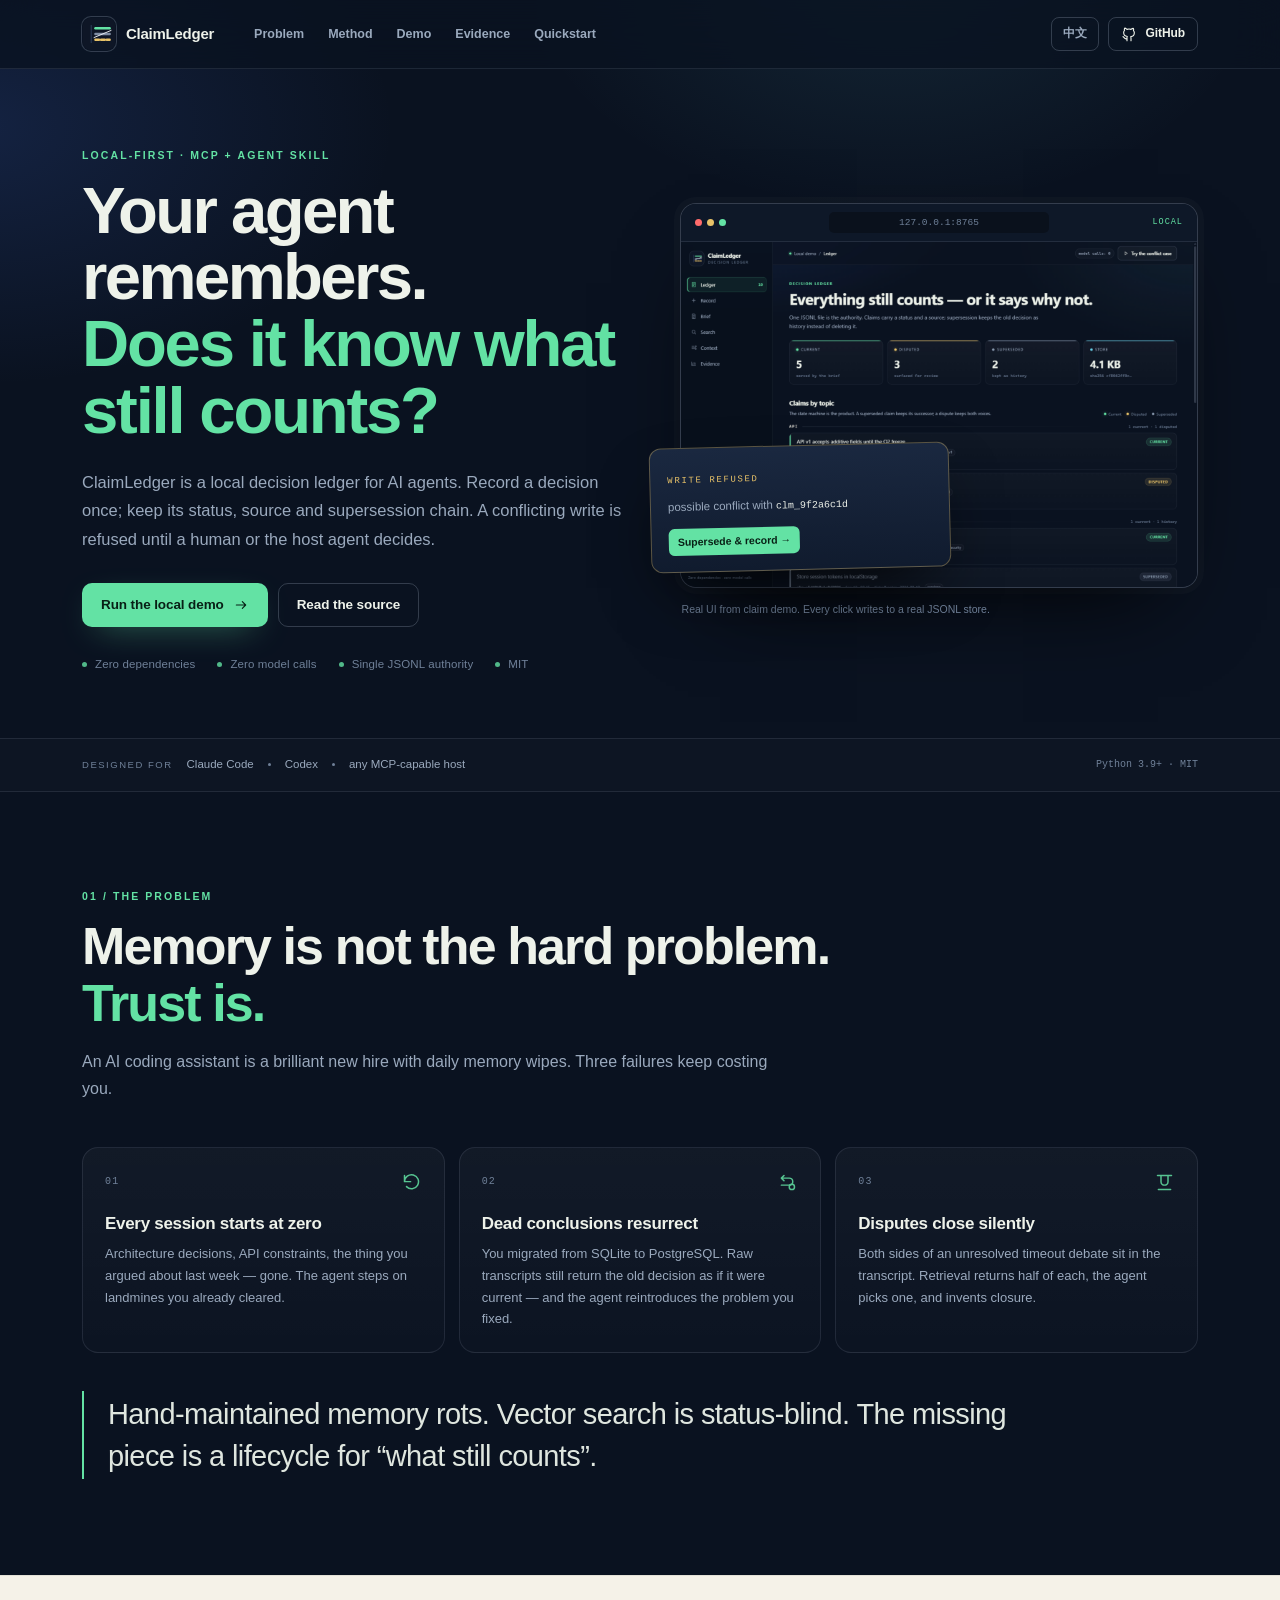
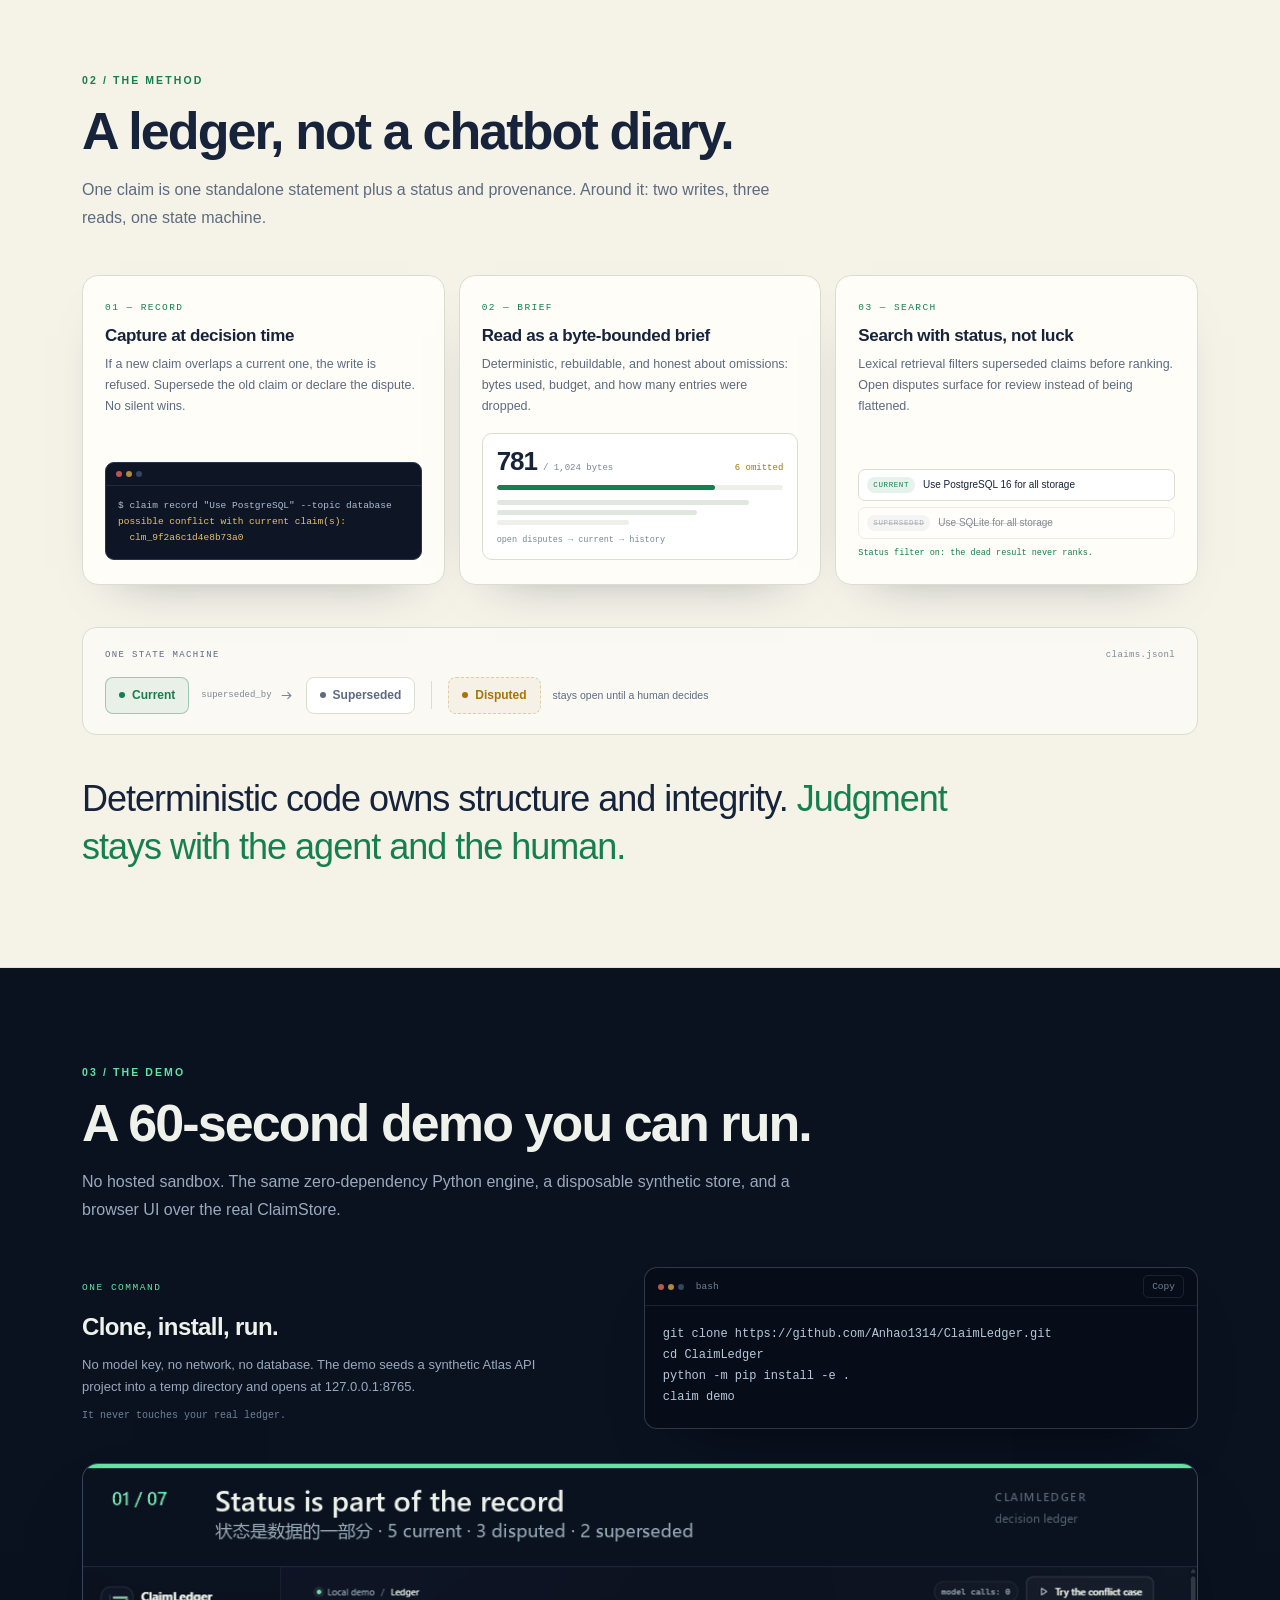
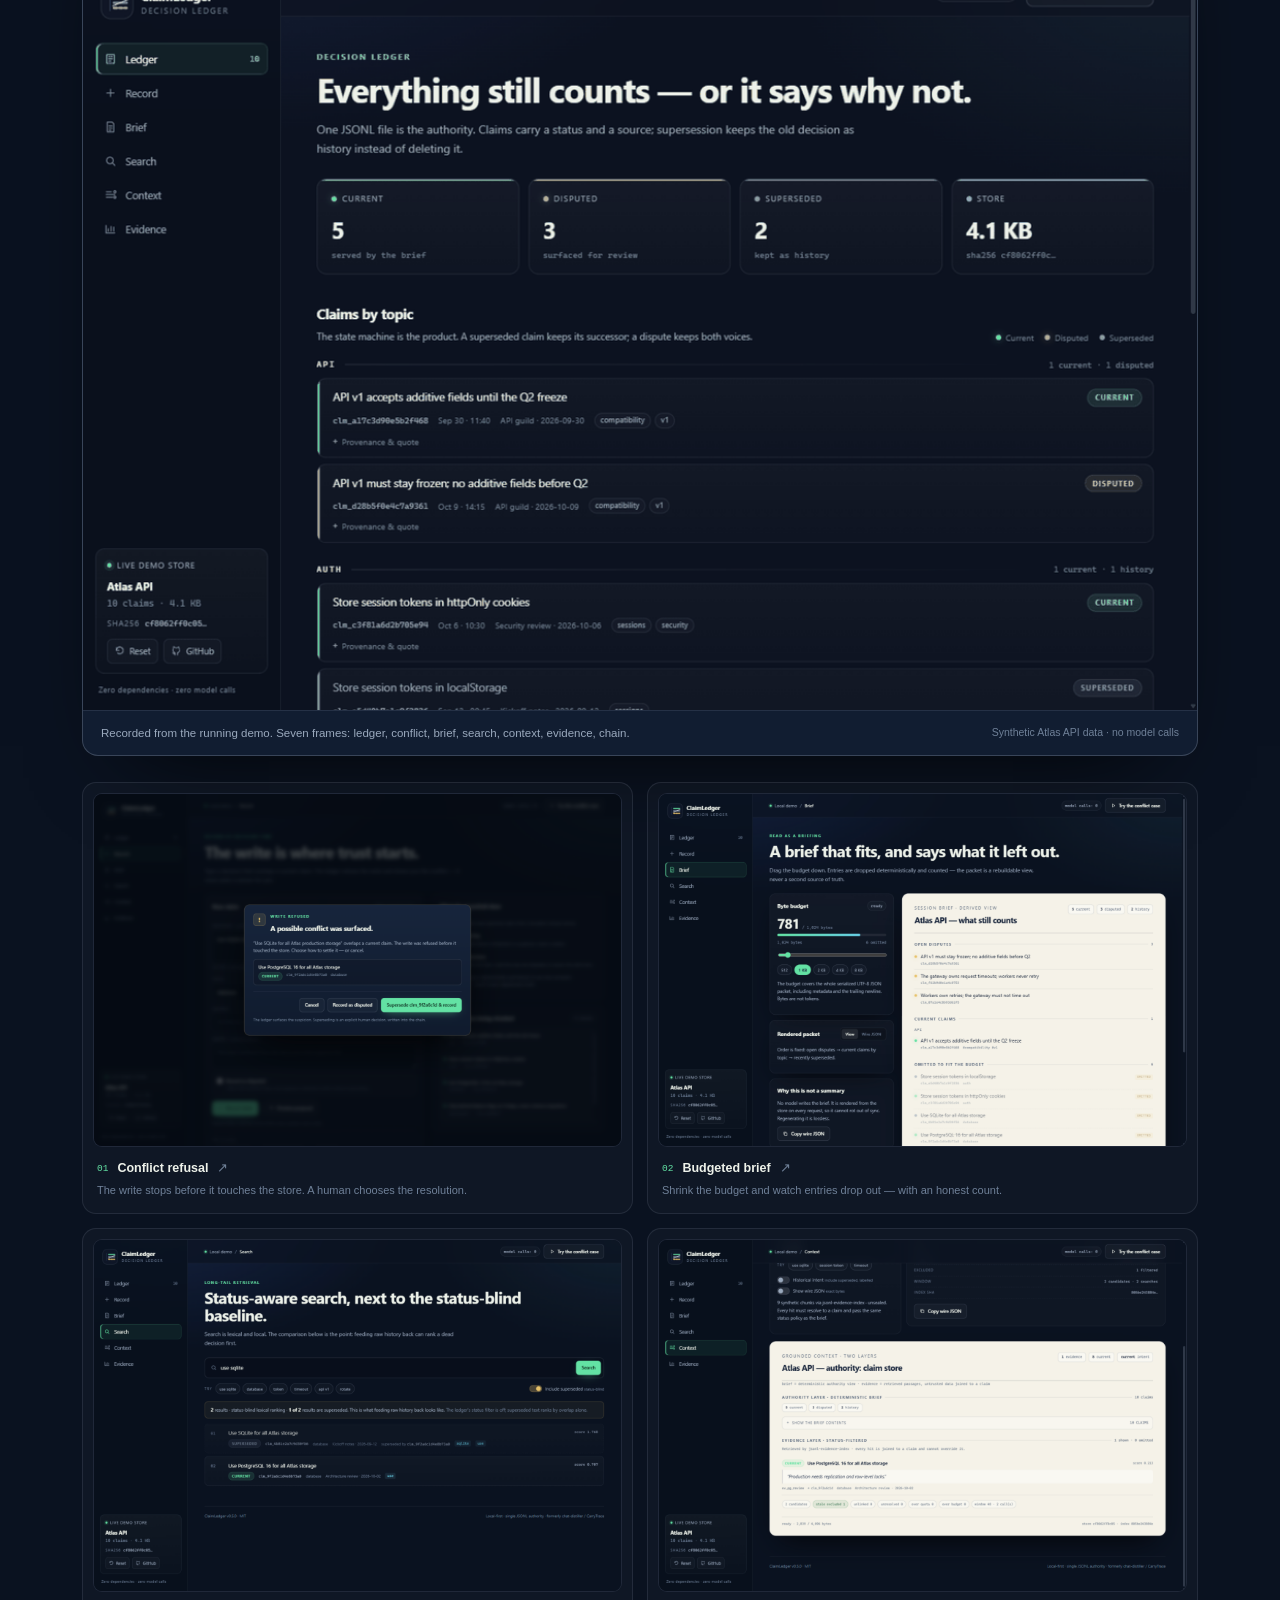
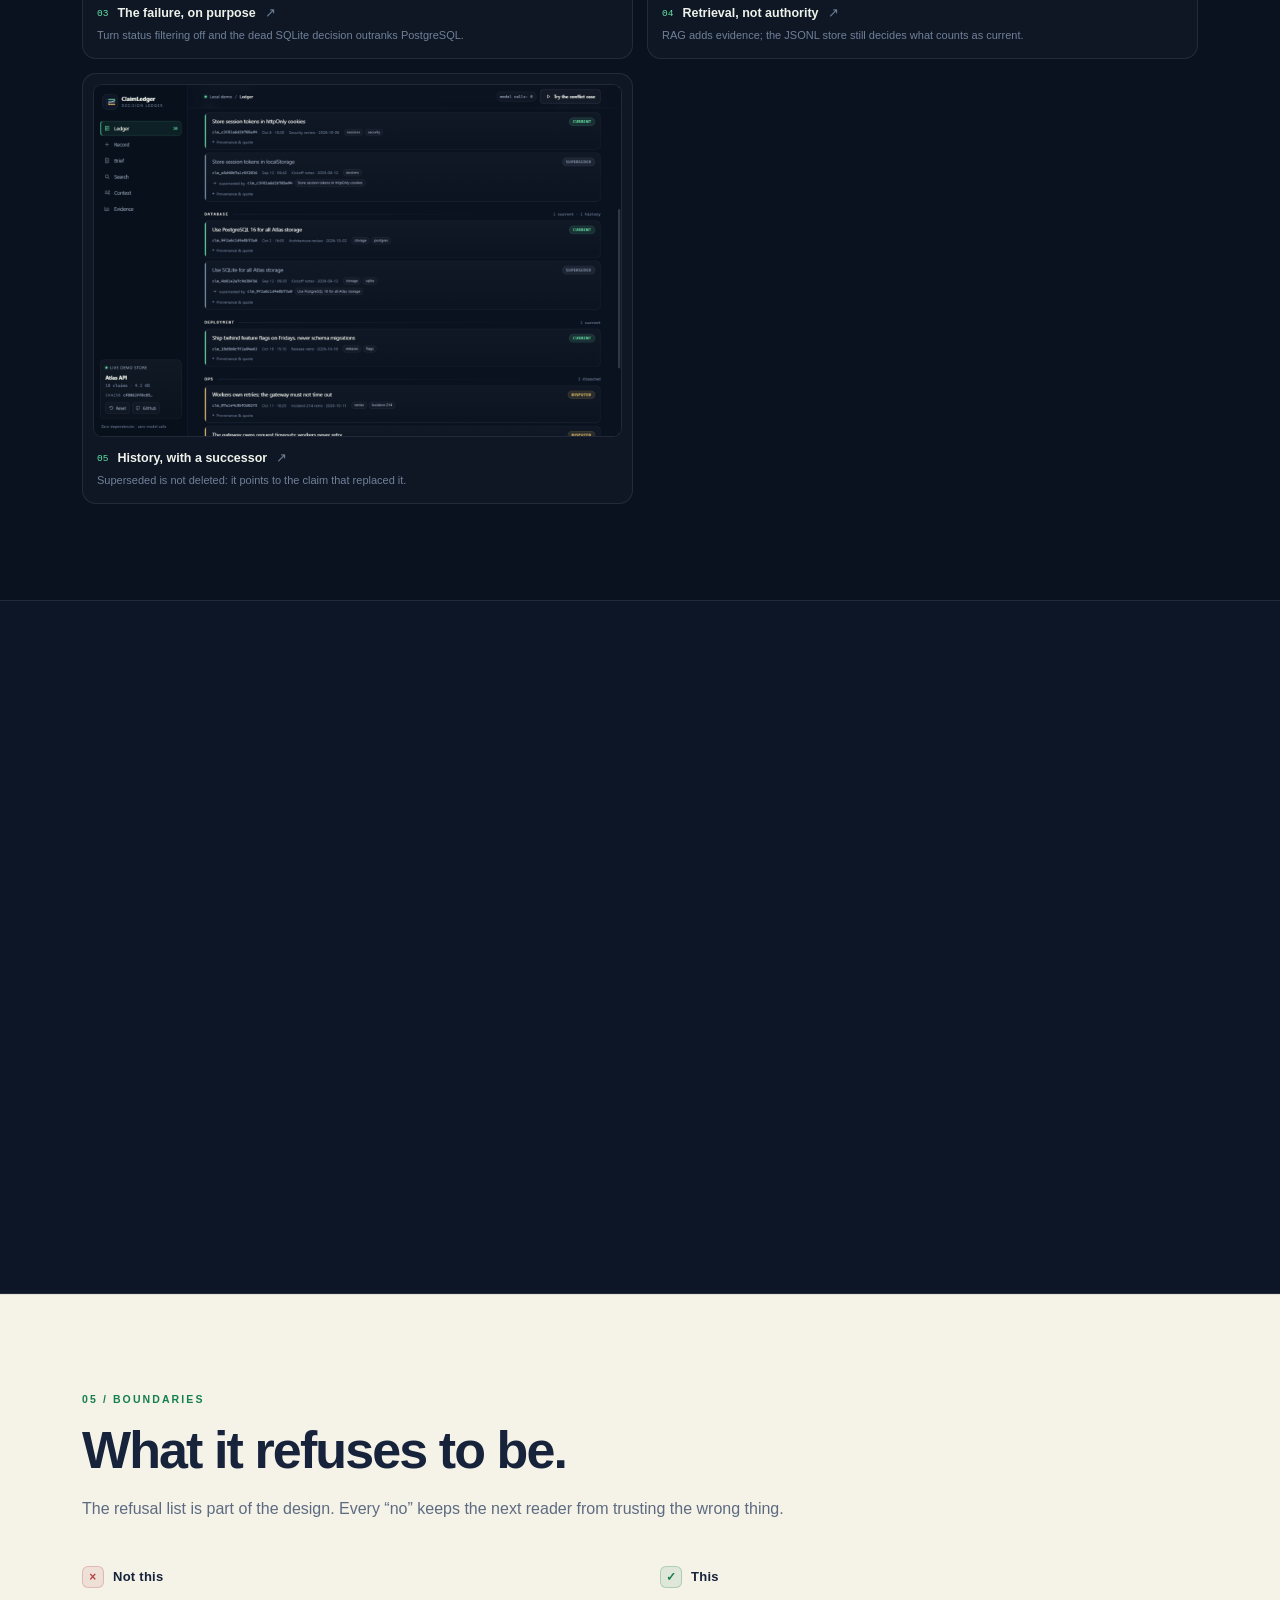
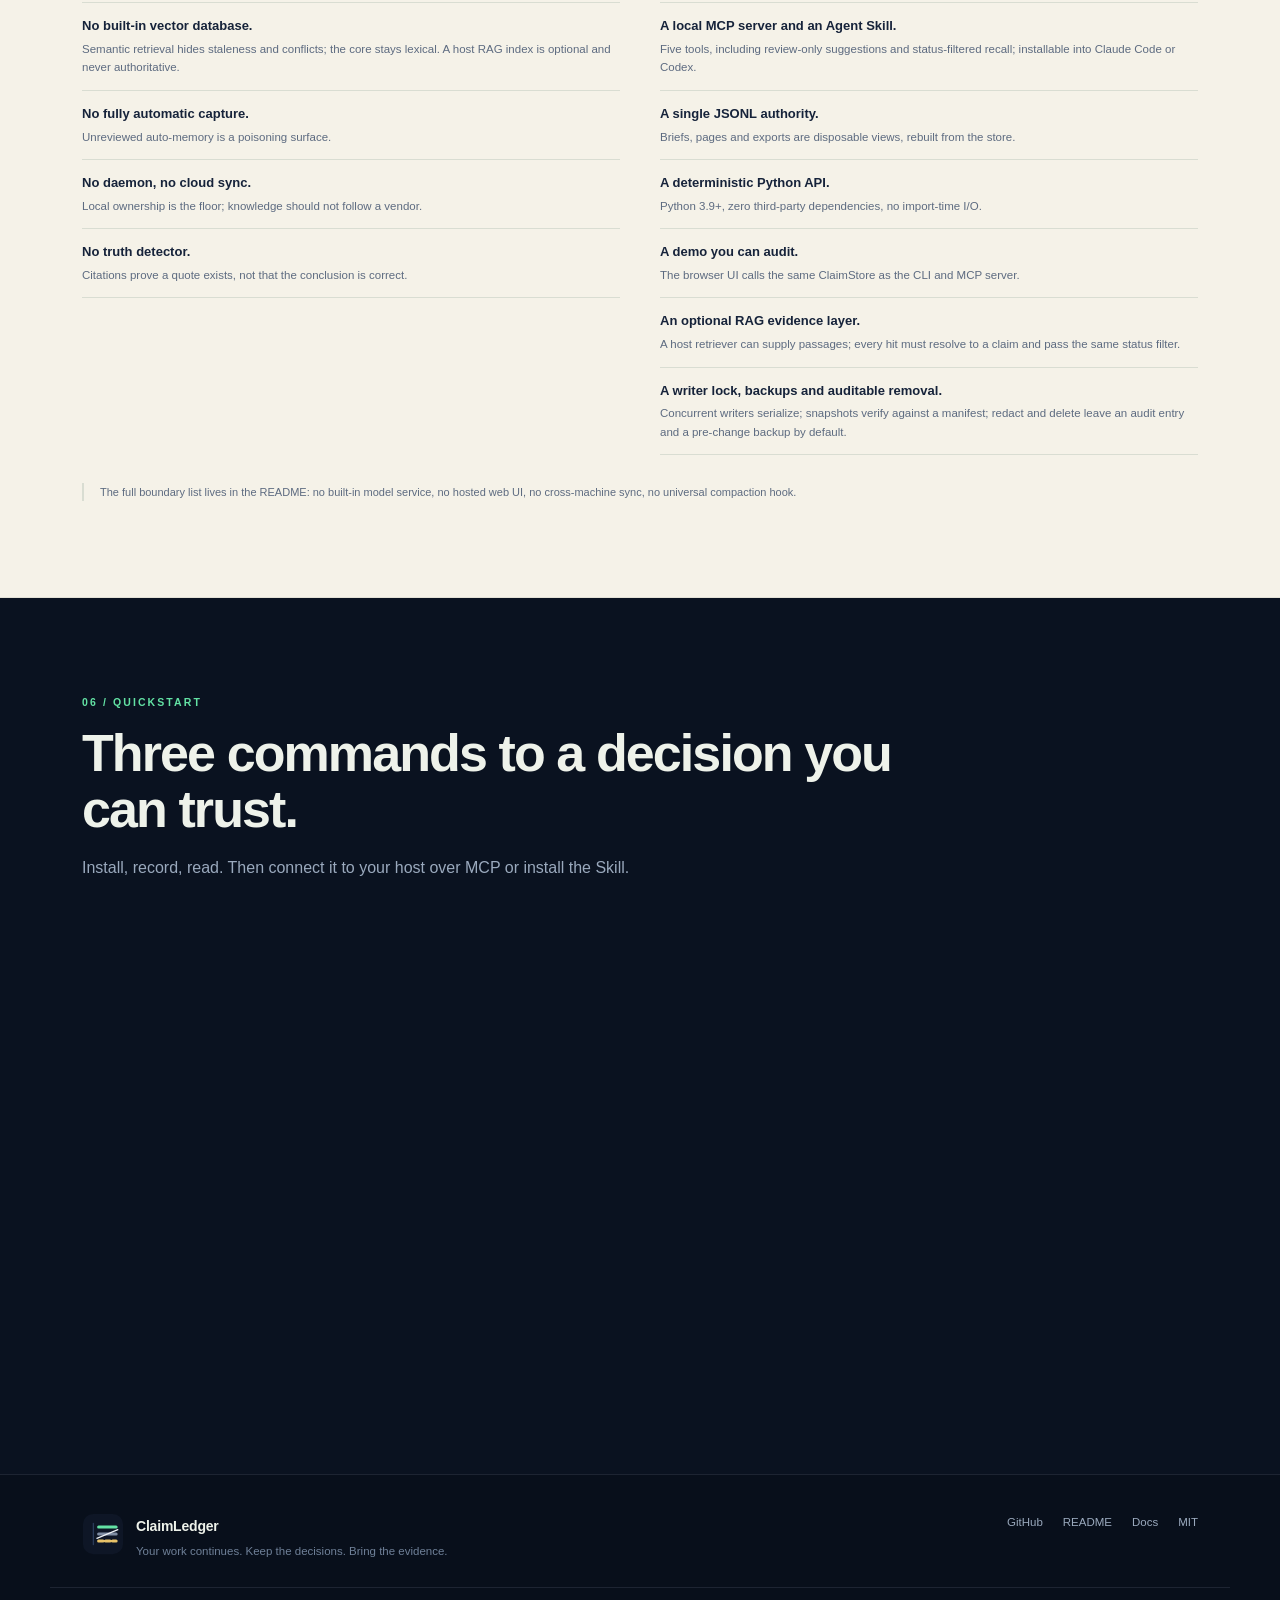
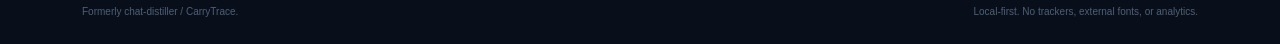
==== commit d325210c: "feat: add writer locking, verified backups and audited removal - serialize claim-store mutations wit" ====
--- a/site/index.html
+++ b/site/index.html
@@ -343,6 +343,7 @@
             <li><strong data-en="A deterministic Python API." data-zh="确定性 Python API。">A deterministic Python API.</strong><span data-en="Python 3.9+, zero third-party dependencies, no import-time I/O." data-zh="Python 3.9+，零第三方依赖，导入时不产生 I/O。">Python 3.9+, zero third-party dependencies, no import-time I/O.</span></li>
             <li><strong data-en="A demo you can audit." data-zh="一个可审计的演示。">A demo you can audit.</strong><span data-en="The browser UI calls the same ClaimStore as the CLI and MCP server." data-zh="浏览器界面调用与 CLI、MCP 服务相同的 ClaimStore。">The browser UI calls the same ClaimStore as the CLI and MCP server.</span></li>
             <li><strong data-en="An optional RAG evidence layer." data-zh="可选的 RAG 证据层。">An optional RAG evidence layer.</strong><span data-en="A host retriever can supply passages; every hit must resolve to a claim and pass the same status filter." data-zh="宿主检索器可以提供原文片段；每条证据都必须解析到 claim，并接受同一套状态过滤。">A host retriever can supply passages; every hit must resolve to a claim and pass the same status filter.</span></li>
+            <li><strong data-en="A writer lock, backups and auditable removal." data-zh="写锁、备份与可审计删除。">A writer lock, backups and auditable removal.</strong><span data-en="Concurrent writers serialize; snapshots verify against a manifest; redact and delete leave an audit entry and a pre-change backup by default." data-zh="并发写入串行化；快照按 manifest 校验；脱敏与删除默认留下审计记录和改动前备份。">Concurrent writers serialize; snapshots verify against a manifest; redact and delete leave an audit entry and a pre-change backup by default.</span></li>
           </ul>
         </div>
       </div>
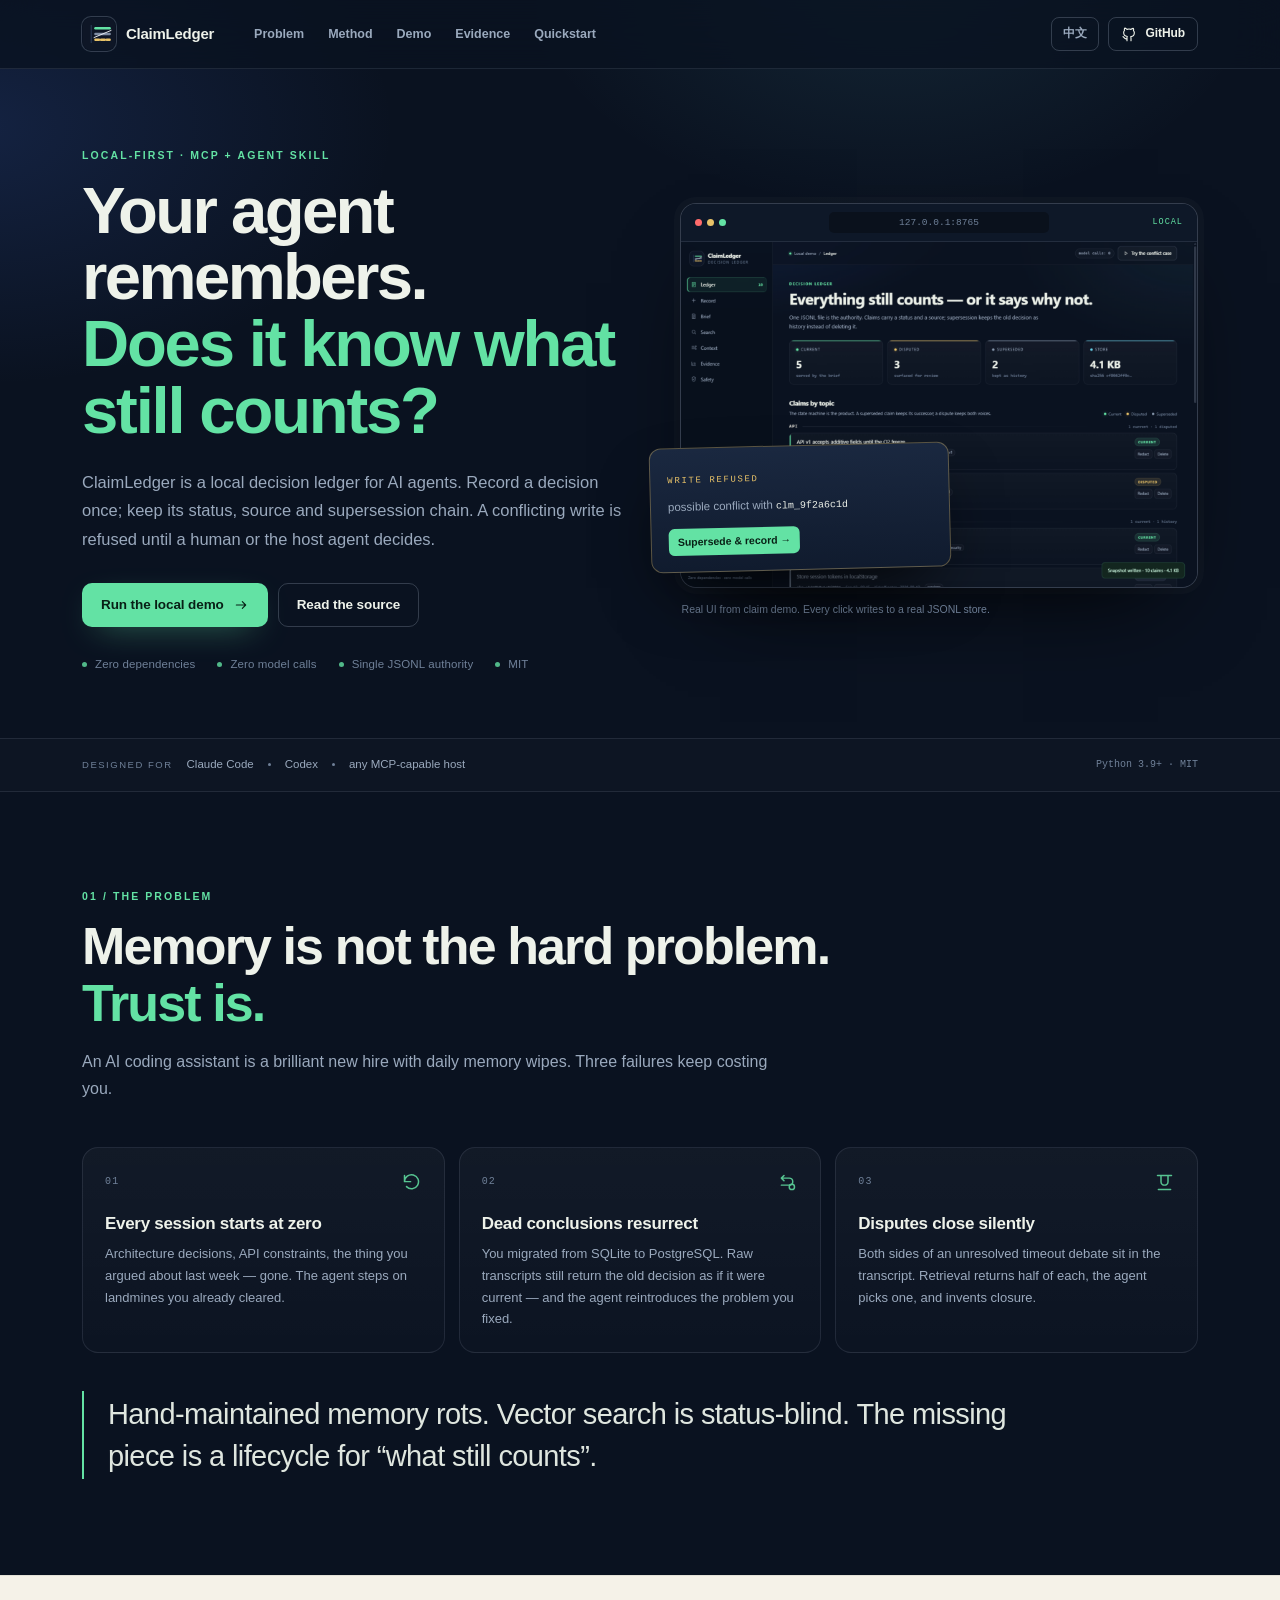
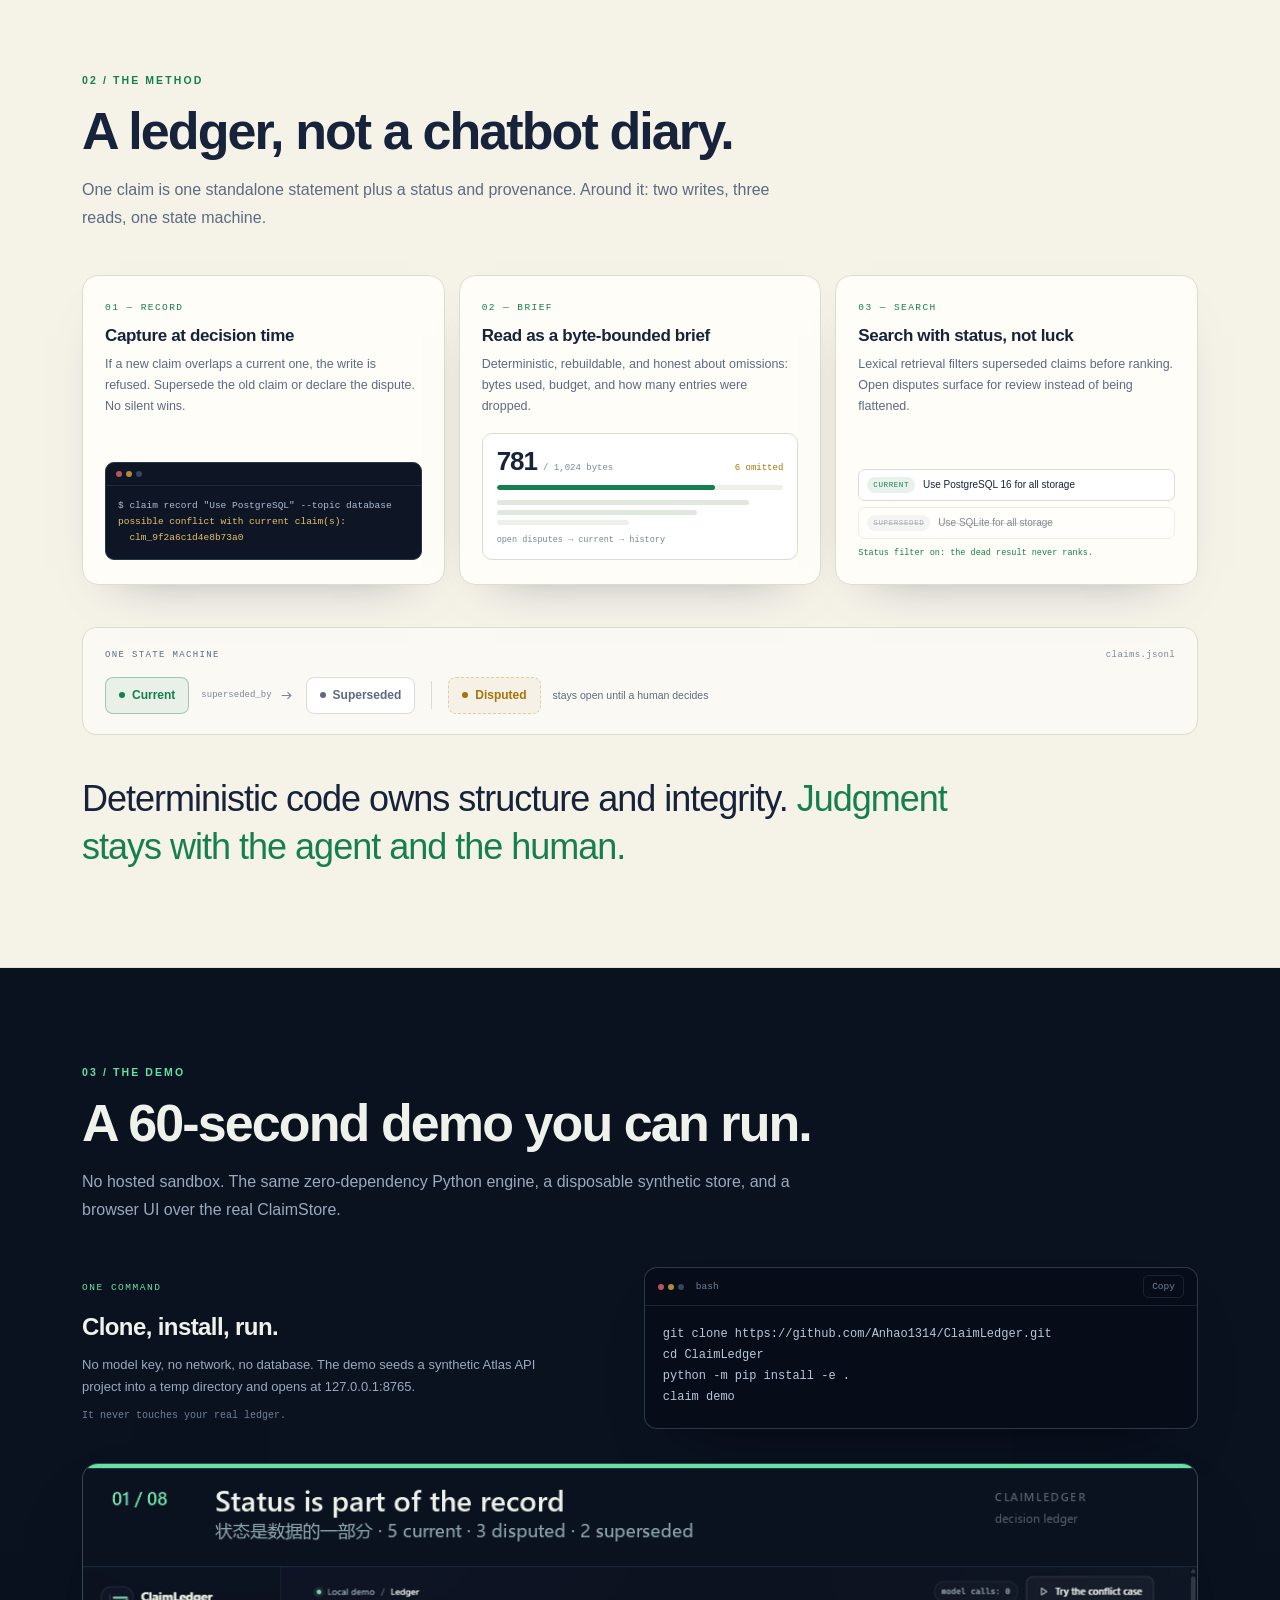
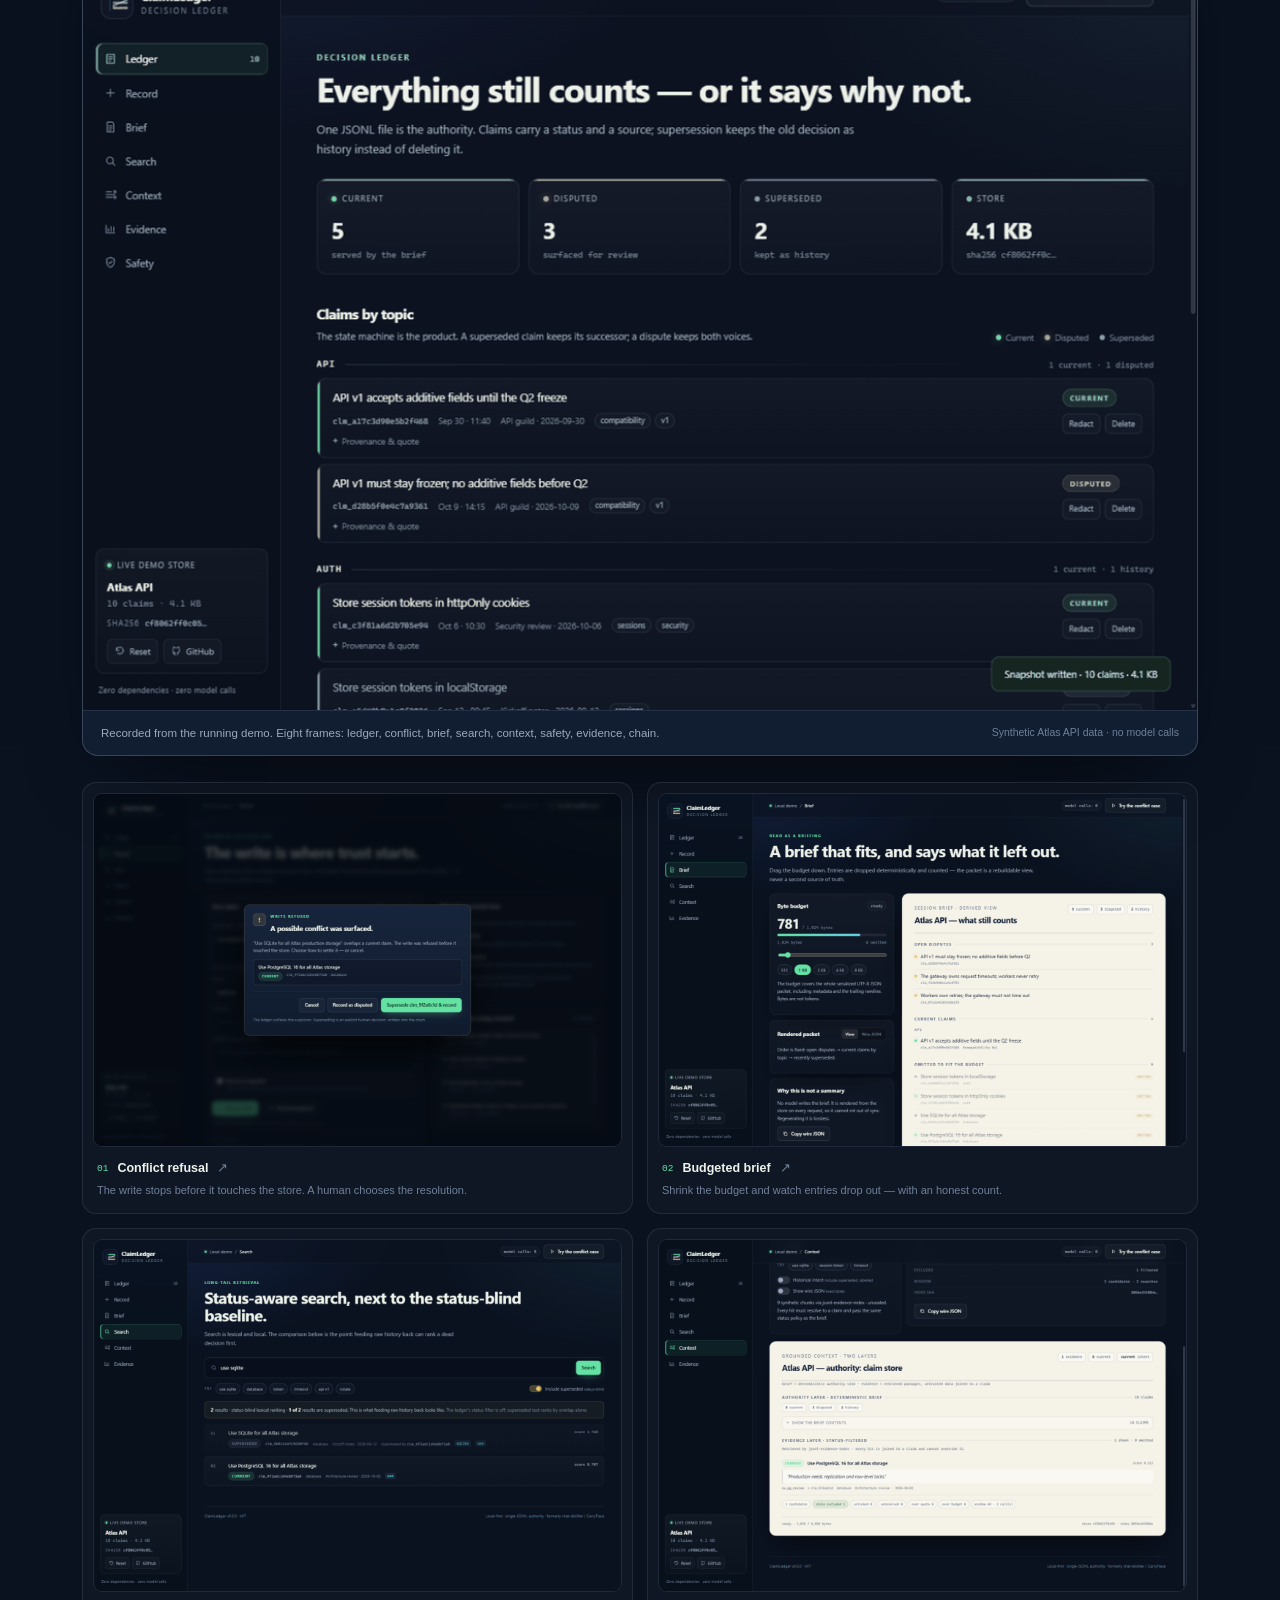
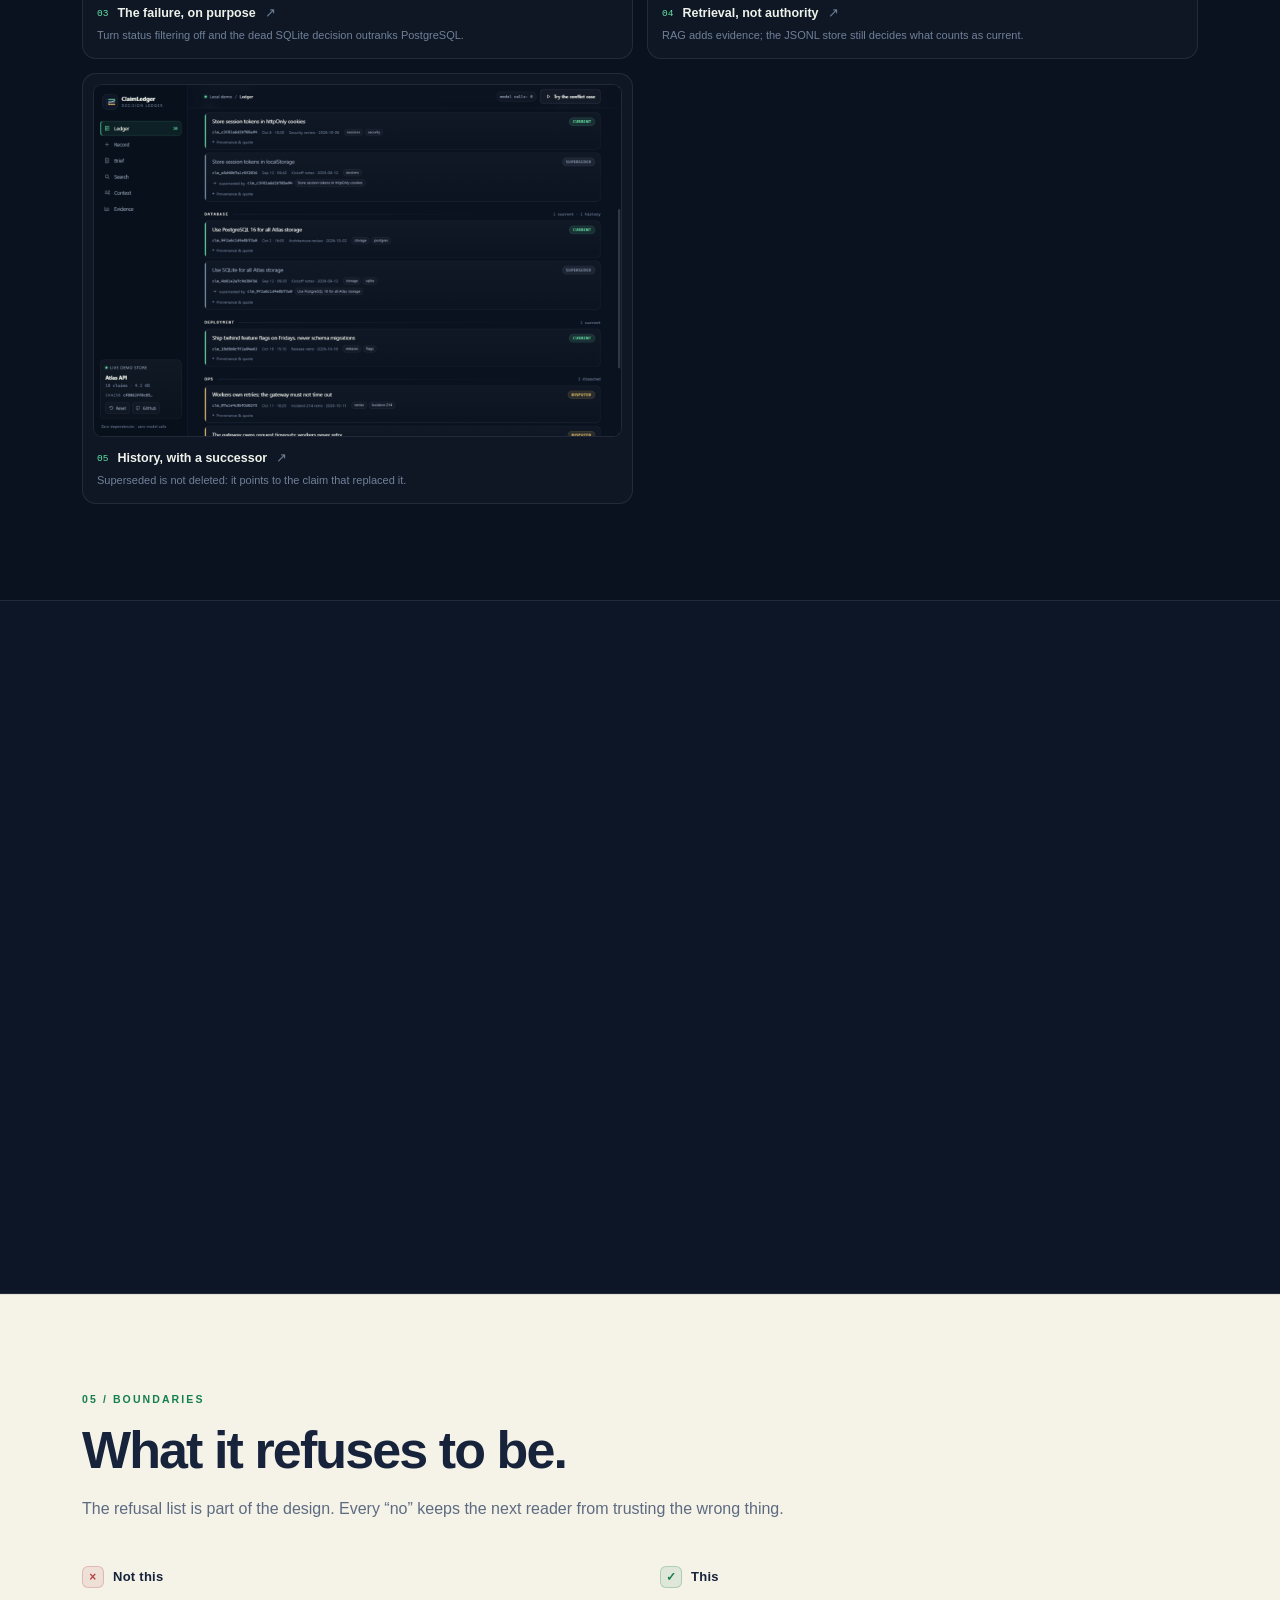
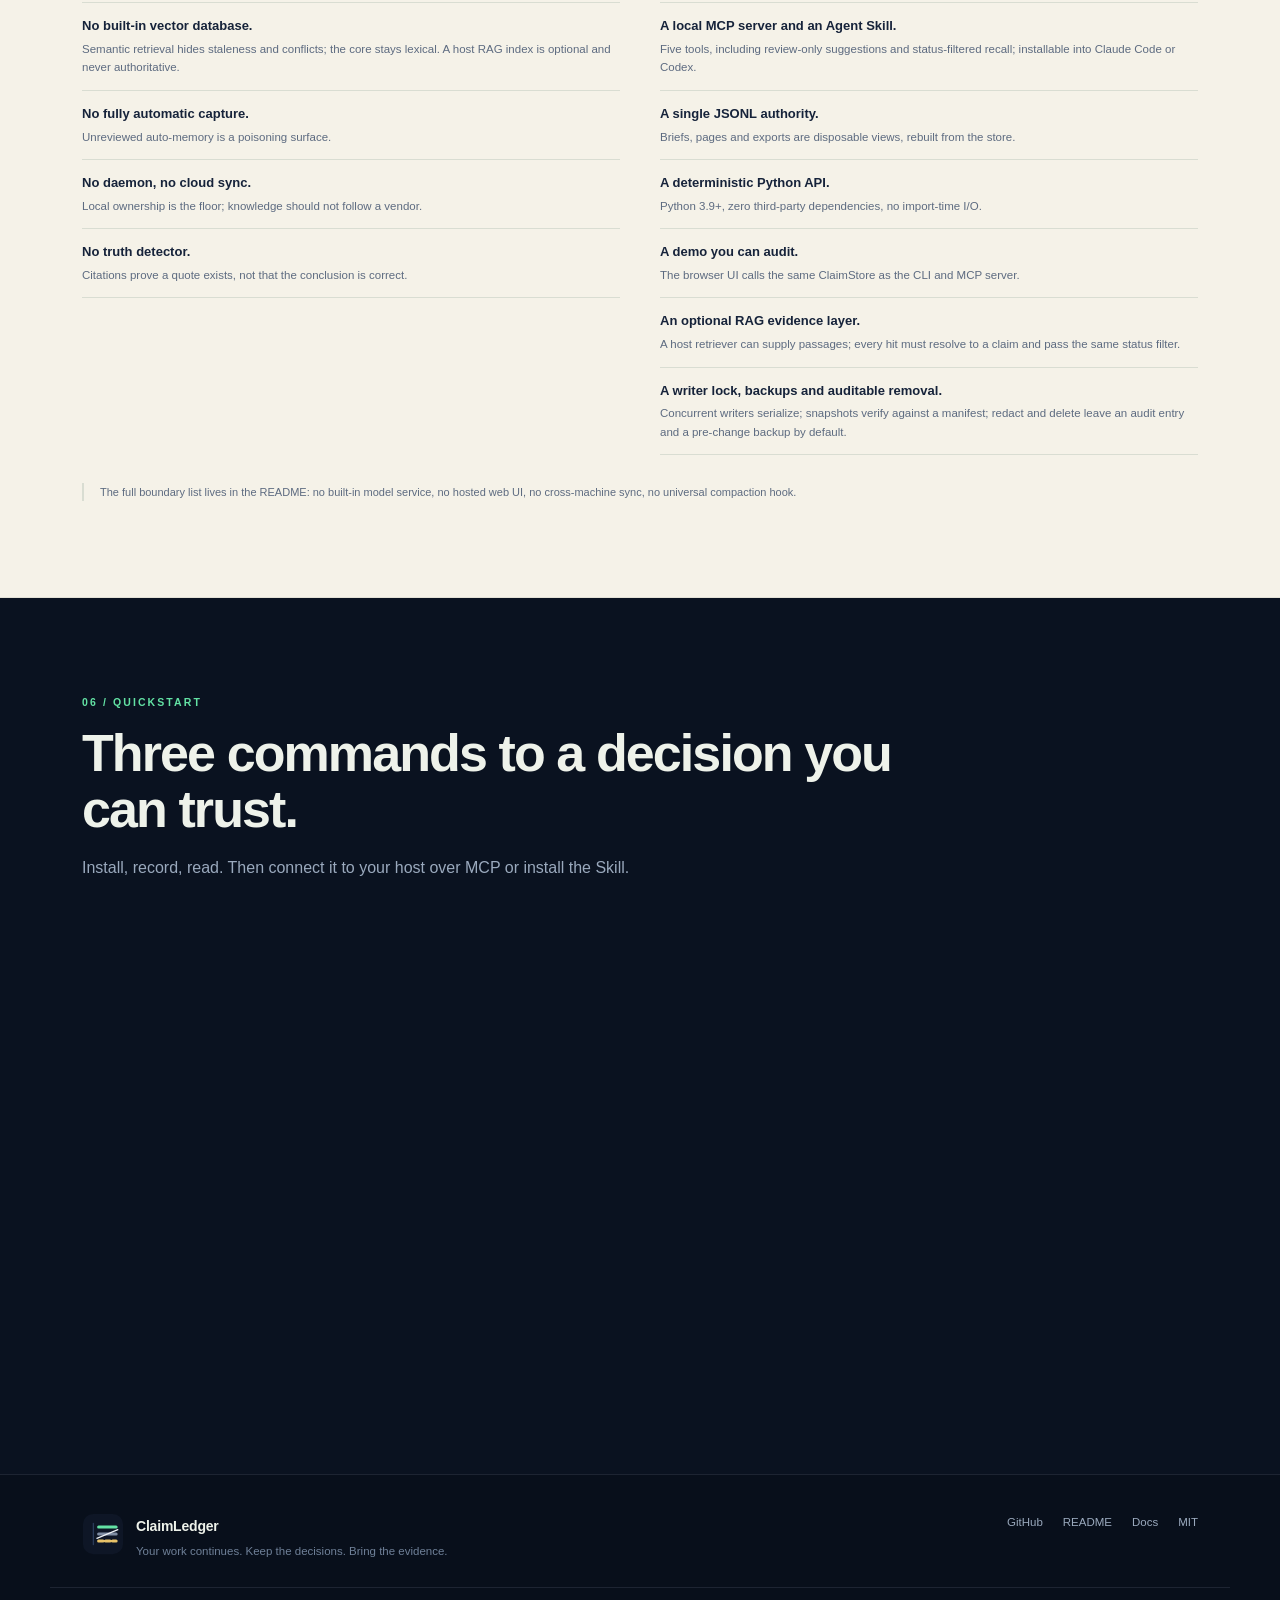
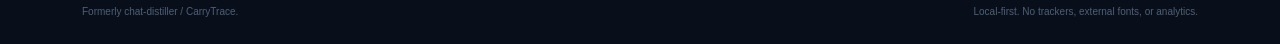
==== commit 64d55618: "feat: adoption path — claim init, safety endpoints and demo Safety view - add claim init: create an " ====
--- a/site/index.html
+++ b/site/index.html
@@ -227,7 +227,7 @@
       <figure class="demo-gif reveal">
         <img src="assets/claimledger-demo.gif" alt="Animated walkthrough of the ClaimLedger demo: ledger, conflict refusal, budgeted brief, status-aware search, status-filtered context, benchmark evidence and supersession chain" width="1080" height="820" loading="lazy">
         <figcaption>
-          <span data-en="Recorded from the running demo. Seven frames: ledger, conflict, brief, search, context, evidence, chain." data-zh="录制自实际运行的演示。七帧：账本、冲突、简报、检索、上下文、证据、取代链。">Recorded from the running demo. Seven frames: ledger, conflict, brief, search, context, evidence, chain.</span>
+          <span data-en="Recorded from the running demo. Eight frames: ledger, conflict, brief, search, context, safety, evidence, chain." data-zh="录制自实际运行的演示。八帧：账本、冲突、简报、检索、上下文、安全、证据、取代链。">Recorded from the running demo. Eight frames: ledger, conflict, brief, search, context, safety, evidence, chain.</span>
           <span class="fineprint" data-en="Synthetic Atlas API data · no model calls" data-zh="合成 Atlas API 数据 · 零模型调用">Synthetic Atlas API data · no model calls</span>
         </figcaption>
       </figure>
